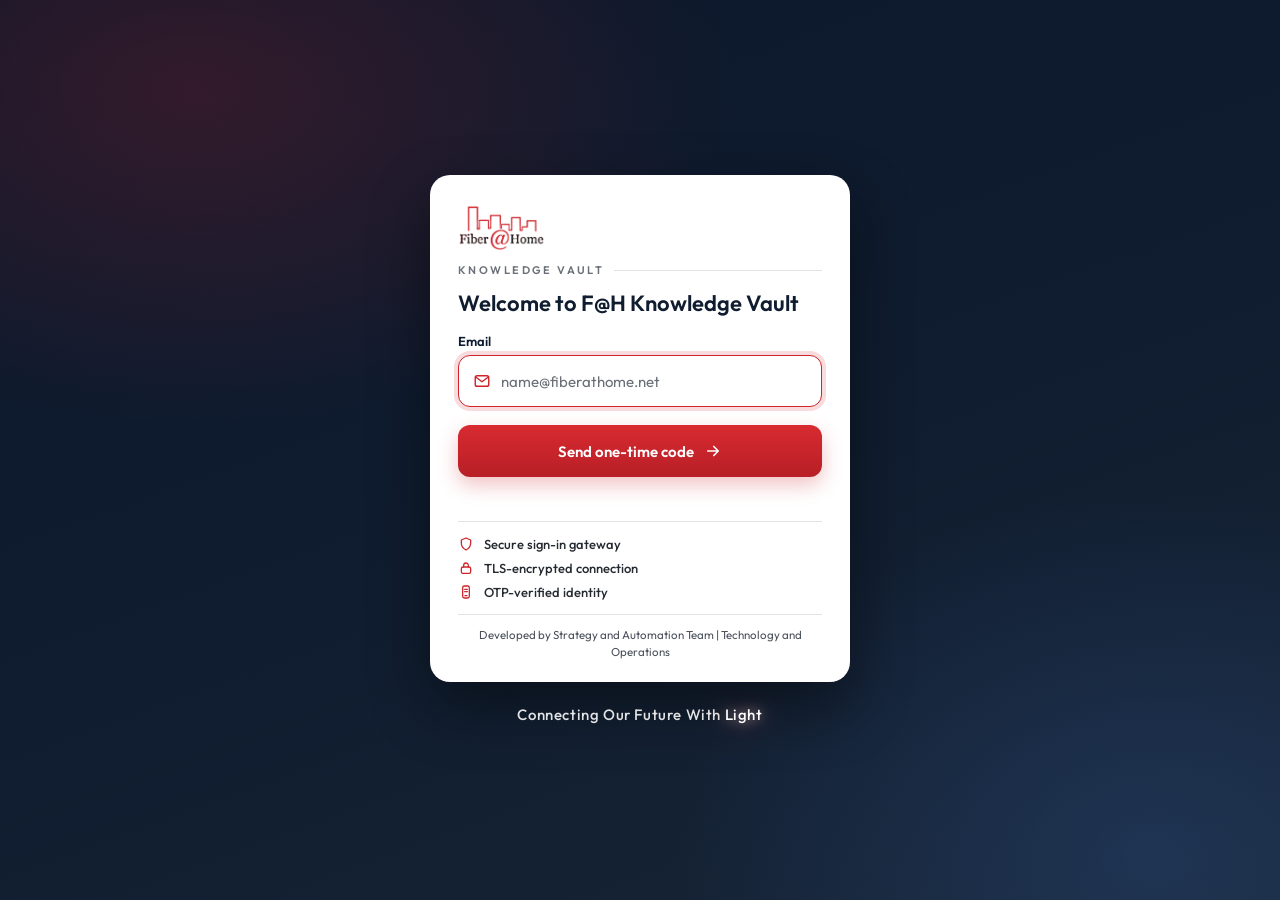
==== web/login.html @ de898f0e "Initial commit: Fiber@Home Knowledge Vault Staff sign in with an emailed one-time code. The public a" ====
<!doctype html>
<html lang="en"><head><meta charset="utf-8"><meta name="viewport" content="width=device-width,initial-scale=1">
<title>Sign in · Fiber@Home Knowledge Vault</title><meta name="robots" content="noindex,nofollow"><meta name="color-scheme" content="light">
<style>
@font-face{font-family:Outfit;font-weight:100 900;font-style:normal;font-display:swap;src:url([data-uri]) format("woff2")}
:root{--navy:#101D30;--red:#CE242B;--ink:#101D30;--mut:#4B525B;--line:#D2D5DA;--f:Outfit,"Segoe UI",Arial,sans-serif}
*{box-sizing:border-box}html,body{margin:0;min-height:100%}
body{font-family:var(--f);color:var(--ink);background:var(--navy);min-height:100vh;display:grid;grid-template-columns:minmax(0,1fr);place-items:center;padding:24px 16px;position:relative;overflow-x:hidden}
.bg{position:fixed;inset:0;background:radial-gradient(900px 560px at 15% 10%,rgba(206,36,43,.20),transparent 60%),radial-gradient(800px 600px at 90% 95%,rgba(60,110,190,.22),transparent 60%),linear-gradient(160deg,#0B172A,#101D30 55%,#182536);z-index:0}
.trail{position:fixed;height:2px;width:36vw;left:-40vw;border-radius:2px;background:linear-gradient(90deg,transparent,rgba(255,255,255,.85),transparent);opacity:.0;z-index:0;animation:run 7s linear infinite}
.trail.r{background:linear-gradient(90deg,transparent,#E8434A,transparent)}
.t1{top:22%;animation-delay:0s}.t2{top:41%;animation-delay:2.2s;width:28vw}.t3{top:63%;animation-delay:4.1s}.t4{top:81%;animation-delay:5.6s;width:22vw}
@keyframes run{0%{transform:translateX(0);opacity:0}10%{opacity:.7}80%{opacity:.5}100%{transform:translateX(190vw);opacity:0}}
main{position:relative;z-index:1;width:100%;max-width:420px}
.card{background:#fff;border-radius:20px;padding:30px 28px 22px;box-shadow:0 24px 60px rgba(0,0,0,.45)}
.logo{display:block;height:46px;width:auto;margin:0 0 14px}
.brand{font:600 11px/1 var(--f);letter-spacing:.22em;text-transform:uppercase;color:#6B7078;display:flex;align-items:center;gap:10px;margin-bottom:14px}.brand:after{content:"";flex:1;height:1px;background:#E2E3E5}
h1{font:600 clamp(14px,4.7vw,22px)/1.25 var(--f);margin:0 0 16px;white-space:nowrap}
label{display:block;font:600 13px/1.2 var(--f);margin:12px 0 6px}
.fld{display:flex;align-items:center;gap:10px;background:#F2F3F5;border:1px solid var(--line);border-radius:12px;padding:0 14px;height:52px}
.fld svg{width:18px;height:18px;flex:none;fill:none;stroke:#CE242B;stroke-width:1.9;stroke-linecap:round;stroke-linejoin:round}
.fld input{all:unset;flex:1;min-width:0;font:400 15px var(--f);color:var(--ink)}.fld input::placeholder{color:#6B7078}
.fld:focus-within{background:#fff;border-color:var(--red);box-shadow:0 0 0 4px rgba(206,36,43,.16)}
.go{all:unset;box-sizing:border-box;width:100%;margin-top:18px;height:52px;display:flex;align-items:center;justify-content:center;gap:10px;border-radius:12px;background:linear-gradient(#D82A31,#B81F26);color:#fff;font:600 15px var(--f);cursor:pointer;box-shadow:0 8px 20px rgba(206,36,43,.28)}
.go:hover{filter:brightness(1.05)}.go:focus-visible,a:focus-visible,.lk:focus-visible{outline:3px solid var(--navy);outline-offset:2px}.go[disabled]{opacity:.7;cursor:progress}
.go svg{width:18px;height:18px;fill:none;stroke:currentColor;stroke-width:2.2;stroke-linecap:round;stroke-linejoin:round}
h2{font:600 18px/1.3 var(--f);margin:6px 0 4px;outline:none}.p{margin:0 0 14px;font:400 13.5px/1.5 var(--f);color:var(--mut)}.p b{color:var(--ink);word-break:break-all}
.row{display:grid;grid-template-columns:repeat(6,minmax(0,1fr));gap:8px}
.row input{width:100%;min-width:0;height:54px;text-align:center;font:600 22px var(--f);color:var(--ink);background:#F2F3F5;border:1px solid var(--line);border-radius:12px;padding:0;caret-color:var(--red)}
.row input:focus{background:#fff;border-color:var(--red);box-shadow:0 0 0 4px rgba(206,36,43,.16);outline:none}.row input[aria-invalid=true],.fld[data-bad]{border-color:#B3261E}
.links{display:flex;justify-content:space-between;gap:10px;margin-top:14px}.lk{all:unset;cursor:pointer;font:500 13px var(--f);color:var(--mut);padding:4px 2px;border-radius:6px}.lk.red{color:#B81F26;font-weight:600}.lk:disabled{color:#6B7078;cursor:default;font-weight:500}.lk:hover:not(:disabled){text-decoration:underline}
.err{min-height:20px;margin-top:10px;font:500 13px/1.45 var(--f);color:#B3261E}
.sec{list-style:none;margin:14px 0 0;padding:14px 0 0;border-top:1px solid #E2E3E5;display:grid;gap:8px}.sec li{display:flex;align-items:center;gap:10px;font:500 13px var(--f);color:#252A31}.sec svg{width:16px;height:16px;fill:none;stroke:#CE242B;stroke-width:1.9;stroke-linecap:round;stroke-linejoin:round;flex:none}
.foot{margin:14px 0 0;padding-top:12px;border-top:1px solid #E2E3E5;text-align:center;font:400 11.5px/1.4 var(--f);color:#4B525B}
.tag{position:relative;z-index:1;margin:22px 0 0;text-align:center;font:500 15px/1.4 var(--f);color:#E2E3E5;letter-spacing:.04em}.tag .w{display:inline-block;opacity:0;transform:translateY(6px);animation:in .7s ease forwards;animation-delay:calc(var(--i)*.18s + .3s)}.tag .hl{color:#fff;text-shadow:0 0 14px rgba(255,255,255,.7),0 0 28px rgba(206,36,43,.9)}
@keyframes in{to{opacity:1;transform:none}}
[hidden]{display:none!important}
@media (prefers-reduced-motion:reduce){.trail{display:none}.tag .w{animation:none;opacity:1;transform:none}}
@media (max-width:300px){h1{white-space:normal}}
@media (max-width:380px){.card{padding:24px 18px 18px}.row{gap:6px}}
</style></head><body>
<div class="bg" aria-hidden="true"></div><i class="trail t1" aria-hidden="true"></i><i class="trail r t2" aria-hidden="true"></i><i class="trail t3" aria-hidden="true"></i><i class="trail r t4" aria-hidden="true"></i>
<main>
<form class="card" id="f" novalidate aria-labelledby="title">
 <img class="logo" src="[data-uri]" alt="Fiber@Home Ltd."><div class="brand">Knowledge Vault</div>
 <h1 id="title">Welcome to F@H Knowledge Vault</h1>
 <div id="s1"><label for="em">Email</label><div class="fld" id="emw"><svg viewBox="0 0 24 24" aria-hidden="true"><rect x="3" y="5" width="18" height="14" rx="2.5"/><path d="m4 7 8 6 8-6"/></svg><input id="em" type="email" autocomplete="email" inputmode="email" placeholder="name@fiberathome.net" autofocus aria-describedby="err"></div>
  <button class="go" type="submit" id="send"><span>Send one-time code</span><svg viewBox="0 0 24 24" aria-hidden="true"><path d="M5 12h14M13 6l6 6-6 6"/></svg></button></div>
 <div id="s2" hidden><h2 id="h2" tabindex="-1">Check your email</h2><p class="p" id="p"></p>
  <div class="row" role="group" aria-label="6-digit code"><input inputmode="numeric" pattern="[0-9]*" maxlength="1" autocomplete="one-time-code" aria-label="Digit 1 of 6"><input inputmode="numeric" pattern="[0-9]*" maxlength="1" autocomplete="off" aria-label="Digit 2 of 6"><input inputmode="numeric" pattern="[0-9]*" maxlength="1" autocomplete="off" aria-label="Digit 3 of 6"><input inputmode="numeric" pattern="[0-9]*" maxlength="1" autocomplete="off" aria-label="Digit 4 of 6"><input inputmode="numeric" pattern="[0-9]*" maxlength="1" autocomplete="off" aria-label="Digit 5 of 6"><input inputmode="numeric" pattern="[0-9]*" maxlength="1" autocomplete="off" aria-label="Digit 6 of 6"></div>
  <button class="go" type="button" id="verify"><span>Verify and sign in</span><svg viewBox="0 0 24 24" aria-hidden="true"><rect x="5" y="10.5" width="14" height="9.5" rx="2.5"/><path d="M8.5 10.5V8a3.5 3.5 0 0 1 7 0v2.5"/></svg></button>
  <div class="links"><button type="button" class="lk" id="diff">&larr; Different email</button><button type="button" class="lk red" id="resend">Send a new code</button></div></div>
 <div class="err" id="err" role="alert" aria-live="assertive"></div>
 <ul class="sec" aria-label="Security"><li><svg viewBox="0 0 24 24" aria-hidden="true"><path d="M12 3 5 6v5c0 4.5 3 8 7 10 4-2 7-5.5 7-10V6z"/></svg>Secure sign-in gateway</li><li><svg viewBox="0 0 24 24" aria-hidden="true"><rect x="5" y="10.5" width="14" height="9.5" rx="2.5"/><path d="M8.5 10.5V8a3.5 3.5 0 0 1 7 0v2.5"/></svg>TLS-encrypted connection</li><li><svg viewBox="0 0 24 24" aria-hidden="true"><rect x="7" y="3" width="10" height="18" rx="2.5"/><path d="M10.5 17.5h3M10 8h4M10 11.5h4"/></svg>OTP-verified identity</li></ul>
 <div class="foot">Developed by Strategy and Automation Team | Technology and Operations</div>
</form>
<p class="tag"><span class="w" style="--i:0">Connecting</span> <span class="w" style="--i:1">Our</span> <span class="w" style="--i:2">Future</span> <span class="w" style="--i:3">With</span> <span class="w hl" style="--i:4">Light</span></p>
</main>
<script>
(function(){
var $=function(s){return document.querySelector(s)},err=$('#err'),em=$('#em'),bx=[].slice.call(document.querySelectorAll('.row input')),st={email:'',resend:30,ttl:10,tm:null,busy:false};
var RE=/^[^@\s]+@[^@\s]+\.[^@\s]+$/;
function say(m){err.textContent=m?'Error: '+m:''}
function busy(b,on){st.busy=on;b.disabled=on}
function step(n){$('#s1').hidden=n!==1;$('#s2').hidden=n!==2;setTimeout(function(){if(n===1)em.focus();else{$('#h2').focus({preventScroll:true});bx[0].focus()}},30)}
function clr(){bx.forEach(function(b){b.value='';b.removeAttribute('aria-invalid')})}
function tick(){clearInterval(st.tm);var l=st.resend,b=$('#resend');function u(){b.disabled=l>0;b.textContent=l>0?'Send a new code in '+l+'s':'Send a new code'}u();st.tm=setInterval(function(){l--;u();if(l<=0)clearInterval(st.tm)},1000)}
function post(u,b){return fetch(u,{method:'POST',headers:{'Content-Type':'application/json'},credentials:'same-origin',body:JSON.stringify(b)}).then(function(r){return r.json().catch(function(){return{}}).then(function(j){return{ok:r.ok,status:r.status,j:j}})})}
function send(again){
 say('');var e=again?st.email:em.value.trim();em.removeAttribute('aria-invalid');
 if(!e){em.setAttribute('aria-invalid','true');say('Enter your email address, for example name@fiberathome.net.');em.focus();return}
 if(!RE.test(e)){em.setAttribute('aria-invalid','true');say('That email address looks incomplete. Include the @ and the domain, for example name@fiberathome.net.');em.focus();return}
 var b=again?$('#resend'):$('#send');busy(b,true);
 post('/api/auth/otp/request',{email:e}).then(function(r){
  if(r.status===503){say('One-time code sign-in is not set up on the server yet. Please contact IT.');return}
  if(r.status===429){say(typeof r.j.detail==='string'?r.j.detail:'Too many requests. Please wait a moment and try again.');return}
  if(!r.ok){say(r.status===422?'That email address is not valid.':'We could not send the code. Please try again in a moment.');return}
  st.email=e;st.ttl=r.j.ttl_minutes||10;st.resend=r.j.resend_after||30;clr();
  $('#p').innerHTML='If <b></b> has access, a 6-digit code is on its way. It expires in '+st.ttl+' minutes.';$('#p b').textContent=e;step(2);tick();
 }).catch(function(){say('We could not reach the server. Check your connection and try again.')}).then(function(){busy(b,false);if(again)tick()});
}
function verify(){
 if(st.busy)return;say('');var c=bx.map(function(b){return b.value}).join('');bx.forEach(function(b){b.removeAttribute('aria-invalid')});
 if(c.length<6){bx.forEach(function(b){if(!b.value)b.setAttribute('aria-invalid','true')});say('Enter all 6 digits of the code.');(bx.filter(function(b){return!b.value})[0]||bx[0]).focus();return}
 var btn=$('#verify');busy(btn,true);var ok=false;
 post('/api/auth/otp/verify',{email:st.email,code:c}).then(function(r){
  if(!r.ok){say(typeof r.j.detail==='string'?r.j.detail:'That code is incorrect or has expired. Check the code or request a new one.');clr();bx.forEach(function(b){b.setAttribute('aria-invalid','true')});bx[0].focus();return}
  ok=true;try{sessionStorage.setItem('fhl-csrf',r.j.csrf_token)}catch(e){}btn.querySelector('span').textContent='Signing in…';location.replace('/');
 }).catch(function(){say('We could not reach the server. Check your connection and try again.')}).then(function(){if(!ok)busy(btn,false)});
}
$('#f').addEventListener('submit',function(e){e.preventDefault();if(!$('#s1').hidden)send(false);else verify()});
$('#verify').addEventListener('click',verify);$('#resend').addEventListener('click',function(){send(true)});
$('#diff').addEventListener('click',function(){clearInterval(st.tm);clr();say('');step(1)});
bx.forEach(function(b,i){
 b.addEventListener('input',function(){var d=b.value.replace(/\D/g,'');if(d.length>1){d.slice(0,6).split('').forEach(function(c,k){if(bx[i+k])bx[i+k].value=c});bx[Math.min(i+d.length,5)].focus()}else{b.value=d;if(d&&i<5)bx[i+1].focus()}if(bx.every(function(x){return x.value}))verify()});
 b.addEventListener('keydown',function(e){if(e.key==='Backspace'&&!b.value&&i>0){bx[i-1].value='';bx[i-1].focus()}else if(e.key==='ArrowLeft'&&i>0){e.preventDefault();bx[i-1].focus()}else if(e.key==='ArrowRight'&&i<5){e.preventDefault();bx[i+1].focus()}else if(e.key==='Enter'){e.preventDefault();verify()}});
 b.addEventListener('paste',function(e){var t=((e.clipboardData&&e.clipboardData.getData('text'))||'').replace(/\D/g,'').slice(0,6);if(!t)return;e.preventDefault();t.split('').forEach(function(c,k){bx[k].value=c});bx[Math.min(t.length,5)].focus();if(t.length===6)verify()});
 b.addEventListener('focus',function(){b.select()});
});
})();
</script></body></html>
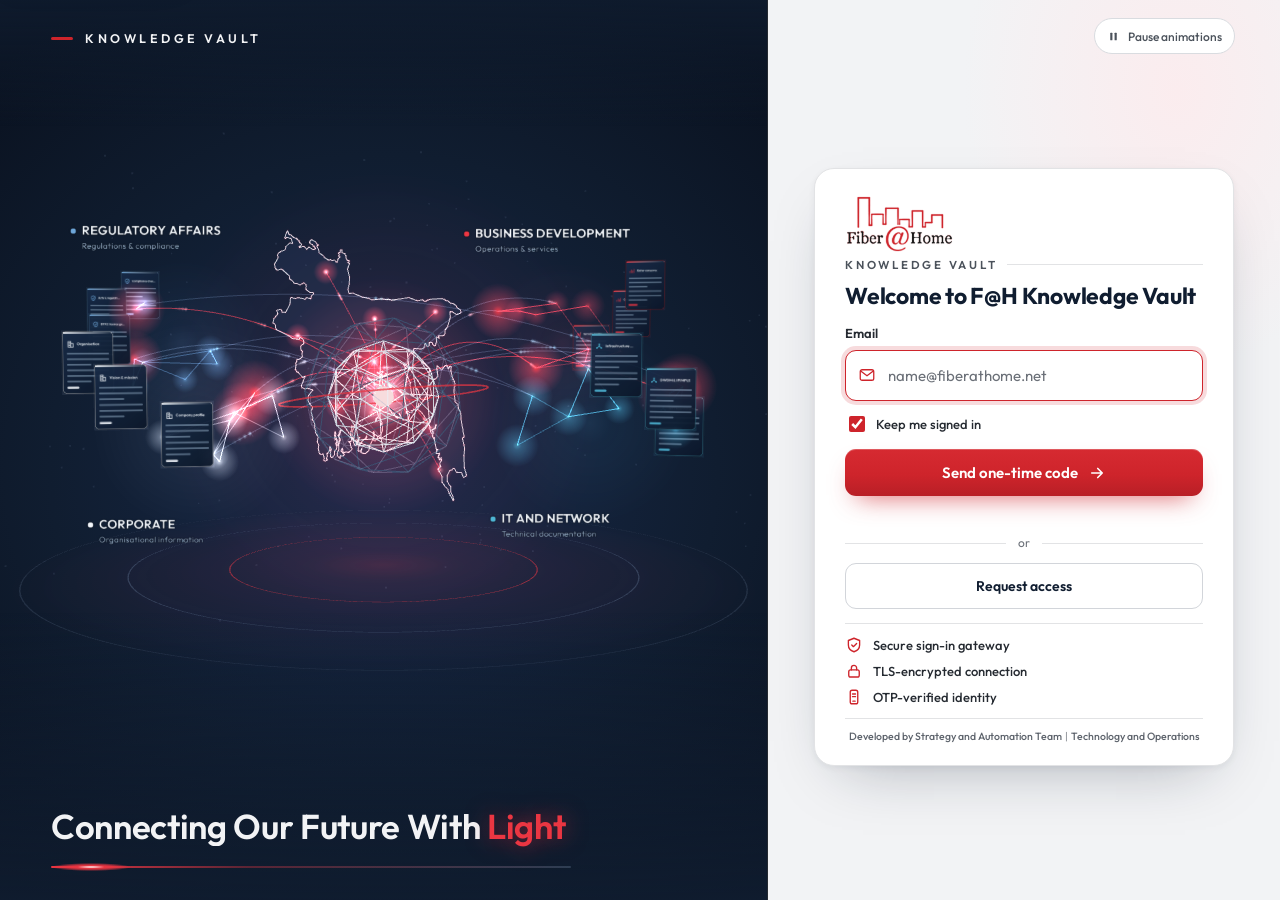
==== commit 7f6c8ca7: "Public sign-in page now uses the full approved design - login.html is built from the same template a" ====
--- a/web/login.html
+++ b/web/login.html
@@ -1,101 +1,2673 @@
-<!doctype html>
-<html lang="en"><head><meta charset="utf-8"><meta name="viewport" content="width=device-width,initial-scale=1">
-<title>Sign in · Fiber@Home Knowledge Vault</title><meta name="robots" content="noindex,nofollow"><meta name="color-scheme" content="light">
+<!doctype html><html lang="en"><head><meta charset="utf-8"><meta name="viewport" content="width=device-width,initial-scale=1"><meta name="robots" content="noindex,nofollow"><style>:root{color-scheme:light}html,body{margin:0}</style></head><body><title>Fiber@Home Limited Knowledge Vault</title>
+<meta name="claude:viewport-fit-sides" content="cover">
 <style>
-@font-face{font-family:Outfit;font-weight:100 900;font-style:normal;font-display:swap;src:url([data-uri]) format("woff2")}
-:root{--navy:#101D30;--red:#CE242B;--ink:#101D30;--mut:#4B525B;--line:#D2D5DA;--f:Outfit,"Segoe UI",Arial,sans-serif}
-*{box-sizing:border-box}html,body{margin:0;min-height:100%}
-body{font-family:var(--f);color:var(--ink);background:var(--navy);min-height:100vh;display:grid;grid-template-columns:minmax(0,1fr);place-items:center;padding:24px 16px;position:relative;overflow-x:hidden}
-.bg{position:fixed;inset:0;background:radial-gradient(900px 560px at 15% 10%,rgba(206,36,43,.20),transparent 60%),radial-gradient(800px 600px at 90% 95%,rgba(60,110,190,.22),transparent 60%),linear-gradient(160deg,#0B172A,#101D30 55%,#182536);z-index:0}
-.trail{position:fixed;height:2px;width:36vw;left:-40vw;border-radius:2px;background:linear-gradient(90deg,transparent,rgba(255,255,255,.85),transparent);opacity:.0;z-index:0;animation:run 7s linear infinite}
-.trail.r{background:linear-gradient(90deg,transparent,#E8434A,transparent)}
-.t1{top:22%;animation-delay:0s}.t2{top:41%;animation-delay:2.2s;width:28vw}.t3{top:63%;animation-delay:4.1s}.t4{top:81%;animation-delay:5.6s;width:22vw}
-@keyframes run{0%{transform:translateX(0);opacity:0}10%{opacity:.7}80%{opacity:.5}100%{transform:translateX(190vw);opacity:0}}
-main{position:relative;z-index:1;width:100%;max-width:420px}
-.card{background:#fff;border-radius:20px;padding:30px 28px 22px;box-shadow:0 24px 60px rgba(0,0,0,.45)}
-.logo{display:block;height:46px;width:auto;margin:0 0 14px}
-.brand{font:600 11px/1 var(--f);letter-spacing:.22em;text-transform:uppercase;color:#6B7078;display:flex;align-items:center;gap:10px;margin-bottom:14px}.brand:after{content:"";flex:1;height:1px;background:#E2E3E5}
-h1{font:600 clamp(14px,4.7vw,22px)/1.25 var(--f);margin:0 0 16px;white-space:nowrap}
-label{display:block;font:600 13px/1.2 var(--f);margin:12px 0 6px}
-.fld{display:flex;align-items:center;gap:10px;background:#F2F3F5;border:1px solid var(--line);border-radius:12px;padding:0 14px;height:52px}
-.fld svg{width:18px;height:18px;flex:none;fill:none;stroke:#CE242B;stroke-width:1.9;stroke-linecap:round;stroke-linejoin:round}
-.fld input{all:unset;flex:1;min-width:0;font:400 15px var(--f);color:var(--ink)}.fld input::placeholder{color:#6B7078}
-.fld:focus-within{background:#fff;border-color:var(--red);box-shadow:0 0 0 4px rgba(206,36,43,.16)}
-.go{all:unset;box-sizing:border-box;width:100%;margin-top:18px;height:52px;display:flex;align-items:center;justify-content:center;gap:10px;border-radius:12px;background:linear-gradient(#D82A31,#B81F26);color:#fff;font:600 15px var(--f);cursor:pointer;box-shadow:0 8px 20px rgba(206,36,43,.28)}
-.go:hover{filter:brightness(1.05)}.go:focus-visible,a:focus-visible,.lk:focus-visible{outline:3px solid var(--navy);outline-offset:2px}.go[disabled]{opacity:.7;cursor:progress}
-.go svg{width:18px;height:18px;fill:none;stroke:currentColor;stroke-width:2.2;stroke-linecap:round;stroke-linejoin:round}
-h2{font:600 18px/1.3 var(--f);margin:6px 0 4px;outline:none}.p{margin:0 0 14px;font:400 13.5px/1.5 var(--f);color:var(--mut)}.p b{color:var(--ink);word-break:break-all}
-.row{display:grid;grid-template-columns:repeat(6,minmax(0,1fr));gap:8px}
-.row input{width:100%;min-width:0;height:54px;text-align:center;font:600 22px var(--f);color:var(--ink);background:#F2F3F5;border:1px solid var(--line);border-radius:12px;padding:0;caret-color:var(--red)}
-.row input:focus{background:#fff;border-color:var(--red);box-shadow:0 0 0 4px rgba(206,36,43,.16);outline:none}.row input[aria-invalid=true],.fld[data-bad]{border-color:#B3261E}
-.links{display:flex;justify-content:space-between;gap:10px;margin-top:14px}.lk{all:unset;cursor:pointer;font:500 13px var(--f);color:var(--mut);padding:4px 2px;border-radius:6px}.lk.red{color:#B81F26;font-weight:600}.lk:disabled{color:#6B7078;cursor:default;font-weight:500}.lk:hover:not(:disabled){text-decoration:underline}
-.err{min-height:20px;margin-top:10px;font:500 13px/1.45 var(--f);color:#B3261E}
-.sec{list-style:none;margin:14px 0 0;padding:14px 0 0;border-top:1px solid #E2E3E5;display:grid;gap:8px}.sec li{display:flex;align-items:center;gap:10px;font:500 13px var(--f);color:#252A31}.sec svg{width:16px;height:16px;fill:none;stroke:#CE242B;stroke-width:1.9;stroke-linecap:round;stroke-linejoin:round;flex:none}
-.foot{margin:14px 0 0;padding-top:12px;border-top:1px solid #E2E3E5;text-align:center;font:400 11.5px/1.4 var(--f);color:#4B525B}
-.tag{position:relative;z-index:1;margin:22px 0 0;text-align:center;font:500 15px/1.4 var(--f);color:#E2E3E5;letter-spacing:.04em}.tag .w{display:inline-block;opacity:0;transform:translateY(6px);animation:in .7s ease forwards;animation-delay:calc(var(--i)*.18s + .3s)}.tag .hl{color:#fff;text-shadow:0 0 14px rgba(255,255,255,.7),0 0 28px rgba(206,36,43,.9)}
-@keyframes in{to{opacity:1;transform:none}}
+@font-face{font-family:'Outfit';font-style:normal;font-weight:100 900;font-display:swap;src:url([data-uri]) format('woff2')}
+
+/* Layout concept: fixed left rail (brand + four workspaces), one working column on the right.
+   Brand red from the Fiber@Home logo is the only accent; each department carries a quiet identifying hue. */
+:root{
+  --bg:#f4f5f7; --surface:#ffffff; --surface2:#f0f2f5; --ink:#161a22; --muted:#596273; --line:#dfe3e9;
+  --accent:#c4202b; --accent-ink:#ffffff; --accent-soft:#fbe8ea; --focus:#1f5fbf;
+  --ok:#1f7a45; --ok-soft:#e4f4ea; --warn:#9a6200; --warn-soft:#fdf1d8; --bad:#b3261e; --bad-soft:#fbe6e4;
+  --d-corp:#2f6fd0; --d-reg:#7a4bc4; --d-net:#0e8577; --d-flow:#b47508; --d-biz:#2c8a3c; --d-fin:#b04a78; --d-scm:#5a6a7c; --d-it:#2f7ba8; --d-ops:#8a6a35; --d-other:#6b7280;
+  --f-body:"Outfit",Arial,"Liberation Sans",Helvetica,sans-serif;
+  --f-head:"Outfit",Arial,"Liberation Sans",Helvetica,sans-serif;
+  --f-mono:"Outfit",Arial,"Liberation Sans",Helvetica,sans-serif;
+  --shadow:0 1px 2px rgba(16,24,40,.06),0 4px 14px rgba(16,24,40,.05);
+  --rail:#0f1d2f; --rail-hover:#182a42; --rail-line:#243650; --rail-ink:#f1f4f8; --rail-muted:#9aa9be; --rail-accent:#8b9cff;
+  --hero:#0f1d2f; --hero2:#17304d;
+}
+@media (prefers-color-scheme:dark){:root:not([data-theme="light"]){
+  --bg:#0e1218; --surface:#161b23; --surface2:#1d232d; --ink:#e8ebf0; --muted:#9aa4b4; --line:#2a323e;
+  --accent:#ee4b57; --accent-ink:#1a0608; --accent-soft:#3a1b1f; --focus:#6aa2f2;
+  --ok:#5cc58a; --ok-soft:#173225; --warn:#e8b04a; --warn-soft:#3a2d12; --bad:#f08a82; --bad-soft:#3b1d1b;
+  --d-corp:#6ea2f2; --d-reg:#b394ee; --d-net:#43c4b3; --d-flow:#e5aa3b; --d-biz:#6fc47f; --d-fin:#e58bb4; --d-scm:#9fb0c4; --d-it:#6fb8e0; --d-ops:#cfae72; --d-other:#a0a8b5;
+  --shadow:0 1px 2px rgba(0,0,0,.4),0 4px 14px rgba(0,0,0,.3); color-scheme:dark}}
+:root[data-theme="dark"]{
+  --bg:#0e1218; --surface:#161b23; --surface2:#1d232d; --ink:#e8ebf0; --muted:#9aa4b4; --line:#2a323e;
+  --accent:#ee4b57; --accent-ink:#1a0608; --accent-soft:#3a1b1f; --focus:#6aa2f2;
+  --ok:#5cc58a; --ok-soft:#173225; --warn:#e8b04a; --warn-soft:#3a2d12; --bad:#f08a82; --bad-soft:#3b1d1b;
+  --d-corp:#6ea2f2; --d-reg:#b394ee; --d-net:#43c4b3; --d-flow:#e5aa3b; --d-biz:#6fc47f; --d-fin:#e58bb4; --d-scm:#9fb0c4; --d-it:#6fb8e0; --d-ops:#cfae72; --d-other:#a0a8b5;
+  --shadow:0 1px 2px rgba(0,0,0,.4),0 4px 14px rgba(0,0,0,.3); color-scheme:dark}
+*{box-sizing:border-box}
 [hidden]{display:none!important}
-@media (prefers-reduced-motion:reduce){.trail{display:none}.tag .w{animation:none;opacity:1;transform:none}}
-@media (max-width:300px){h1{white-space:normal}}
-@media (max-width:380px){.card{padding:24px 18px 18px}.row{gap:6px}}
-</style></head><body>
-<div class="bg" aria-hidden="true"></div><i class="trail t1" aria-hidden="true"></i><i class="trail r t2" aria-hidden="true"></i><i class="trail t3" aria-hidden="true"></i><i class="trail r t4" aria-hidden="true"></i>
-<main>
-<form class="card" id="f" novalidate aria-labelledby="title">
- <img class="logo" src="[data-uri]" alt="Fiber@Home Ltd."><div class="brand">Knowledge Vault</div>
- <h1 id="title">Welcome to F@H Knowledge Vault</h1>
- <div id="s1"><label for="em">Email</label><div class="fld" id="emw"><svg viewBox="0 0 24 24" aria-hidden="true"><rect x="3" y="5" width="18" height="14" rx="2.5"/><path d="m4 7 8 6 8-6"/></svg><input id="em" type="email" autocomplete="email" inputmode="email" placeholder="name@fiberathome.net" autofocus aria-describedby="err"></div>
-  <button class="go" type="submit" id="send"><span>Send one-time code</span><svg viewBox="0 0 24 24" aria-hidden="true"><path d="M5 12h14M13 6l6 6-6 6"/></svg></button></div>
- <div id="s2" hidden><h2 id="h2" tabindex="-1">Check your email</h2><p class="p" id="p"></p>
-  <div class="row" role="group" aria-label="6-digit code"><input inputmode="numeric" pattern="[0-9]*" maxlength="1" autocomplete="one-time-code" aria-label="Digit 1 of 6"><input inputmode="numeric" pattern="[0-9]*" maxlength="1" autocomplete="off" aria-label="Digit 2 of 6"><input inputmode="numeric" pattern="[0-9]*" maxlength="1" autocomplete="off" aria-label="Digit 3 of 6"><input inputmode="numeric" pattern="[0-9]*" maxlength="1" autocomplete="off" aria-label="Digit 4 of 6"><input inputmode="numeric" pattern="[0-9]*" maxlength="1" autocomplete="off" aria-label="Digit 5 of 6"><input inputmode="numeric" pattern="[0-9]*" maxlength="1" autocomplete="off" aria-label="Digit 6 of 6"></div>
-  <button class="go" type="button" id="verify"><span>Verify and sign in</span><svg viewBox="0 0 24 24" aria-hidden="true"><rect x="5" y="10.5" width="14" height="9.5" rx="2.5"/><path d="M8.5 10.5V8a3.5 3.5 0 0 1 7 0v2.5"/></svg></button>
-  <div class="links"><button type="button" class="lk" id="diff">&larr; Different email</button><button type="button" class="lk red" id="resend">Send a new code</button></div></div>
- <div class="err" id="err" role="alert" aria-live="assertive"></div>
- <ul class="sec" aria-label="Security"><li><svg viewBox="0 0 24 24" aria-hidden="true"><path d="M12 3 5 6v5c0 4.5 3 8 7 10 4-2 7-5.5 7-10V6z"/></svg>Secure sign-in gateway</li><li><svg viewBox="0 0 24 24" aria-hidden="true"><rect x="5" y="10.5" width="14" height="9.5" rx="2.5"/><path d="M8.5 10.5V8a3.5 3.5 0 0 1 7 0v2.5"/></svg>TLS-encrypted connection</li><li><svg viewBox="0 0 24 24" aria-hidden="true"><rect x="7" y="3" width="10" height="18" rx="2.5"/><path d="M10.5 17.5h3M10 8h4M10 11.5h4"/></svg>OTP-verified identity</li></ul>
- <div class="foot">Developed by Strategy and Automation Team | Technology and Operations</div>
-</form>
-<p class="tag"><span class="w" style="--i:0">Connecting</span> <span class="w" style="--i:1">Our</span> <span class="w" style="--i:2">Future</span> <span class="w" style="--i:3">With</span> <span class="w hl" style="--i:4">Light</span></p>
-</main>
+body{background:var(--bg);color:var(--ink);font:14.5px/1.6 var(--f-body);-webkit-font-smoothing:antialiased;margin:0;
+  padding-left:max(0px,env(safe-area-inset-left,0px));padding-right:max(0px,env(safe-area-inset-right,0px))}
+button,input,select,textarea{font:inherit;color:inherit}
+button{cursor:pointer}
+:focus-visible{outline:2px solid var(--focus);outline-offset:2px;border-radius:4px}
+h1,h2,h3{font-family:var(--f-head);letter-spacing:.005em;margin:0;text-wrap:balance}
+h1{font-size:30px;font-weight:600;line-height:1.1;letter-spacing:-.005em}
+h1::after{content:"";display:block;width:38px;height:3px;border-radius:2px;background:var(--accent);margin-top:12px}
+.eyebrow{font:600 11.5px var(--f-body);letter-spacing:.12em;text-transform:uppercase;color:var(--accent);margin-bottom:8px}
+h2{font-size:18px;font-weight:600}
+h3{font-size:15px;font-weight:600}
+p{margin:0}
+.mono{font-family:var(--f-mono);font-size:12px}
+.muted{color:var(--muted)}
+.app{display:grid;grid-template-columns:268px minmax(0,1fr);min-height:100vh}
+/* rail */
+.side{position:sticky;top:0;height:100vh;background:var(--rail);color:var(--rail-ink);display:flex;flex-direction:column;padding:22px 14px 16px;gap:20px;min-width:0}
+.brand{display:flex;flex-direction:column;gap:14px;padding:0 6px 20px;border-bottom:1px solid var(--rail-line)}
+.logo{width:68px;height:auto;aspect-ratio:156/148;object-fit:contain;background:#fff;border-radius:10px;padding:5px;flex:none;display:block}
+.bsub{font-size:11px;letter-spacing:.12em;text-transform:uppercase;color:var(--rail-accent);font-weight:600}
+.bname{font:600 25px/1.05 var(--f-head);color:#fff;margin-top:3px}
+.btag{font-size:12px;color:var(--rail-muted);margin-top:6px;line-height:1.35}
+.navl{display:flex;flex-direction:column;gap:3px}
+.nav{display:flex;align-items:center;gap:12px;border:0;background:none;text-align:left;padding:11px 12px;border-radius:9px;color:var(--rail-muted);font-weight:500;width:100%;position:relative}
+.nav svg{width:19px;height:19px;flex:none;stroke:currentColor;fill:none;stroke-width:1.7;stroke-linecap:round;stroke-linejoin:round}
+.nav:hover{background:var(--rail-hover);color:#fff}
+.nav[aria-current="page"]{background:var(--rail-hover);color:#fff;font-weight:600}
+.nav[aria-current="page"]::before{content:"";position:absolute;left:-14px;top:9px;bottom:9px;width:4px;border-radius:0 4px 4px 0;background:var(--rail-accent)}
+.nav[aria-current="page"] svg{color:var(--rail-accent)}
+.nav .cnt{margin-left:auto;font:500 11px var(--f-mono);background:rgba(255,255,255,.1);color:var(--rail-ink);padding:1px 8px;border-radius:99px}
+.sidefoot{margin-top:auto;display:flex;flex-direction:column;gap:9px;font-size:12px;color:var(--rail-muted);padding:16px 6px 0;border-top:1px solid var(--rail-line)}
+.stat{display:flex;justify-content:space-between;gap:8px}
+.stat b{color:#fff;font-weight:600;font-family:var(--f-mono);font-size:12px}
+.themebtn{align-self:flex-start;border:1px solid var(--rail-line);background:none;border-radius:8px;padding:5px 11px;font-size:12px;color:var(--rail-muted);margin-top:4px}
+.themebtn:hover{color:#fff;border-color:var(--rail-muted)}
+/* main */
+main{min-width:0;padding:34px clamp(16px,3.4vw,48px) 40px;max-width:1220px;width:100%}
+.pagehead{display:flex;flex-wrap:wrap;gap:14px 24px;justify-content:space-between;align-items:flex-end;margin-bottom:22px}
+.pagehead p{color:var(--muted);max-width:64ch;margin-top:12px}
+.tools{display:flex;flex-wrap:wrap;gap:10px;align-items:center}
+.btn{border:1px solid var(--line);background:var(--surface);border-radius:8px;padding:7px 13px;font-weight:500;display:inline-flex;gap:7px;align-items:center}
+.btn:hover{border-color:var(--muted)}
+.btn.primary{background:var(--accent);border-color:var(--accent);color:var(--accent-ink);font-weight:600}
+.btn.primary:hover{filter:brightness(1.07)}
+.btn.sm{padding:4px 10px;font-size:12.5px}
+.btn.danger{color:var(--bad);border-color:var(--bad)}
+.btn[disabled]{opacity:.5;cursor:not-allowed}
+.field{display:flex;flex-direction:column;gap:5px;min-width:0}
+.field>span,.lbl{font-size:12px;font-weight:600;color:var(--muted);letter-spacing:.03em;text-transform:uppercase}
+input[type=text],input[type=search],input[type=date],select,textarea{background:var(--surface);border:1px solid var(--line);border-radius:8px;padding:8px 11px;width:100%;min-width:0}
+textarea{resize:vertical;line-height:1.5}
+input:focus,select:focus,textarea:focus{border-color:var(--focus);outline:none;box-shadow:0 0 0 3px color-mix(in srgb,var(--focus) 25%,transparent)}
+.chk{display:inline-flex;gap:7px;align-items:center;color:var(--muted);font-size:13px}
+.card{background:var(--surface);border:1px solid var(--line);border-radius:12px;padding:16px 18px;min-width:0}
+.pill{display:inline-flex;align-items:center;gap:6px;font-size:11.5px;font-weight:600;padding:2px 9px;border-radius:99px;background:var(--surface2);color:var(--muted);white-space:nowrap}
+.pill.ok{background:var(--ok-soft);color:var(--ok)} .pill.warn{background:var(--warn-soft);color:var(--warn)} .pill.bad{background:var(--bad-soft);color:var(--bad)} .pill.new{background:var(--accent-soft);color:var(--accent)}
+.dot{width:9px;height:9px;border-radius:50%;flex:none;background:var(--d-other)}
+.dot.corp{background:var(--d-corp)}.dot.reg{background:var(--d-reg)}.dot.net{background:var(--d-net)}.dot.flow{background:var(--d-flow)}.dot.biz{background:var(--d-biz)}.dot.fin{background:var(--d-fin)}.dot.scm{background:var(--d-scm)}.dot.it{background:var(--d-it)}.dot.ops{background:var(--d-ops)}
+.ref{font:500 11.5px var(--f-mono);background:var(--surface2);border:1px solid var(--line);color:var(--muted);padding:0 6px;border-radius:5px;white-space:nowrap}
+.hero{position:relative;overflow:hidden;border-radius:16px;background:linear-gradient(120deg,var(--hero) 0%,var(--hero2) 100%);color:#fff;padding:26px 28px;display:grid;gap:18px;isolation:isolate}
+.hero .fibre{position:absolute;inset:0;width:100%;height:100%;z-index:-1;opacity:.9}
+.hero h2{font-size:24px;color:#fff;font-weight:600}
+.hero p{color:#c3cee0;max-width:62ch}
+.hstats{display:flex;flex-wrap:wrap;gap:10px}
+.hstat{background:rgba(255,255,255,.08);border:1px solid rgba(255,255,255,.14);border-radius:12px;padding:10px 16px;min-width:116px;backdrop-filter:blur(3px)}
+.hstat b{display:block;font:600 26px/1.1 var(--f-head);color:#fff}
+.hstat span{font-size:12px;color:#b3c0d4}
+.hero .progress{background:rgba(255,255,255,.16)}
+.hero .progress i{background:#4cd08a}
+.hero .pill{background:rgba(255,255,255,.12);color:#e6edf7}
+.hero .pill.ok{background:rgba(76,208,138,.18);color:#7ee3ac}.hero .pill.warn{background:rgba(255,196,87,.18);color:#ffd27a}
+
+/* ---- 3D / premium layer ---- */
+.globe{position:absolute;top:-8%;bottom:-8%;right:-3%;width:60%;z-index:-1;pointer-events:none}
+.globe canvas{width:100%;height:100%;display:block}
+.hero{min-height:300px;box-shadow:0 18px 50px -22px rgba(8,18,35,.65),inset 0 1px 0 rgba(255,255,255,.08)}
+.hero::after{content:"";position:absolute;inset:0;z-index:-1;pointer-events:none;background:radial-gradient(60% 90% at 78% 40%,rgba(255,117,128,.14),transparent 70%),linear-gradient(90deg,rgba(15,29,47,.55) 0%,rgba(15,29,47,0) 55%)}
+.hcopy{max-width:54%}
+.hero h2{font-size:30px;letter-spacing:-.01em}
+.trust{display:flex;flex-wrap:wrap;gap:8px 16px;font-size:12.5px;color:#cfe0f5}
+.trust span::before{content:"";display:inline-block;width:6px;height:6px;border-radius:50%;background:#4cd08a;margin-right:7px;box-shadow:0 0 8px #4cd08a}
+.how{display:grid;grid-template-columns:repeat(3,1fr);gap:12px;margin:18px 0 6px}
+.how .step{position:relative;background:var(--surface);border:1px solid var(--line);border-radius:14px;padding:16px 18px 16px 62px;transition:transform .15s ease,box-shadow .2s ease;transform-style:preserve-3d}
+.how .step b{display:block;font:600 14.5px var(--f-head);margin-bottom:3px}
+.how .step span{font-size:13px;color:var(--muted);line-height:1.45}
+.how .n{position:absolute;left:16px;top:16px;width:34px;height:34px;border-radius:10px;display:flex;align-items:center;justify-content:center;font:700 15px var(--f-head);color:#fff;background:linear-gradient(135deg,#e5343d,#8b9cff);box-shadow:0 8px 16px -6px rgba(229,52,61,.6);transform:translateZ(18px)}
+.tilt{transition:transform .18s ease,box-shadow .25s ease;will-change:transform}
+.tilt.on{transition:transform .06s linear,box-shadow .25s ease;box-shadow:0 22px 40px -20px rgba(15,29,47,.45)}
+.ring{flex:none;filter:drop-shadow(0 6px 18px rgba(76,208,138,.35))}
+.ring text{font:700 22px var(--f-head);fill:#fff}
+@media (max-width:760px){.globe{width:100%;right:0;opacity:.32}.hcopy{max-width:none}.how{grid-template-columns:1fr}.hero h2{font-size:24px}}
+@media (prefers-reduced-motion:reduce){.tilt,.tilt.on{transition:none}}
+
+/* ---- premium colour layer ---- */
+:root{--rail:#08111f;--rail-hover:#13233b;--rail-line:#1f3350;--hero:#08111f;--hero2:#123766;--cy:#19b6d9;--cy-soft:rgba(25,182,217,.14)}
+body{background-image:radial-gradient(1100px 520px at 88% -8%,rgba(25,182,217,.10),transparent 62%),radial-gradient(900px 520px at -8% 2%,rgba(196,32,43,.07),transparent 58%)}
+.side{background:linear-gradient(180deg,#0b172a 0%,#08111f 55%,#060d18 100%);box-shadow:inset -1px 0 0 rgba(255,255,255,.05),8px 0 40px -20px rgba(0,0,0,.6)}
+.logo{box-shadow:0 10px 28px -8px rgba(255,117,128,.45),0 0 0 1px rgba(255,255,255,.4);transition:transform .2s}
+.btn.primary{background:linear-gradient(135deg,#d2232f,#f0485a);border-color:transparent;box-shadow:0 8px 18px -8px rgba(229,52,61,.7)}
+.btn.primary:hover{filter:none;transform:translateY(-1px);box-shadow:0 12px 22px -8px rgba(229,52,61,.75)}
+.card,.dept,.starter,.match{box-shadow:0 1px 0 rgba(255,255,255,.5) inset,0 10px 24px -18px rgba(8,17,31,.35)}
+.composer form{box-shadow:0 14px 40px -16px rgba(8,17,31,.35),0 0 0 4px rgba(25,182,217,.05)}
+.composer form:focus-within{border-color:var(--cy);box-shadow:0 14px 40px -16px rgba(8,17,31,.4),0 0 0 4px var(--cy-soft)}
+.nav.searchbtn{border:1px solid var(--rail-line);background:rgba(255,255,255,.04);margin-bottom:6px}
+.nav.searchbtn kbd{margin-left:auto;font:500 10.5px var(--f-mono);border:1px solid var(--rail-line);border-radius:5px;padding:1px 6px;color:var(--rail-muted)}
+.hero{background:linear-gradient(120deg,#08111f 0%,#0e2a50 60%,#123766 100%)}
+/* ---- command palette ---- */
+#cmdk{position:fixed;inset:0;z-index:60;display:flex;align-items:flex-start;justify-content:center;padding:12vh 16px 16px;background:rgba(6,13,24,.55);backdrop-filter:blur(6px)}
+#cmdk .box{width:min(640px,100%);background:var(--surface);border:1px solid var(--line);border-radius:16px;box-shadow:0 40px 90px -20px rgba(0,0,0,.6);overflow:hidden;animation:pop .16s ease-out}
+@keyframes pop{from{opacity:0;transform:translateY(-8px) scale(.98)}}
+#cmdk input{width:100%;border:0;border-bottom:1px solid var(--line);padding:18px 20px;font-size:16px;background:none;outline:none;border-radius:0}
+#cmdk .list{max-height:52vh;overflow:auto;padding:8px;display:grid;gap:2px}
+#cmdk .it{display:flex;gap:11px;align-items:flex-start;text-align:left;width:100%;border:0;background:none;border-radius:10px;padding:10px 12px}
+#cmdk .it[aria-selected="true"]{background:var(--accent-soft)}
+#cmdk .it b{display:block;font-weight:600}
+#cmdk .it span.s{display:block;font-size:12.5px;color:var(--muted);line-height:1.4}
+#cmdk .it .dot{margin-top:7px}
+#cmdk .hd{font:600 11px var(--f-body);letter-spacing:.1em;text-transform:uppercase;color:var(--muted);padding:8px 12px 4px}
+#cmdk .ft{display:flex;gap:16px;padding:9px 16px;border-top:1px solid var(--line);font-size:11.5px;color:var(--muted)}
+/* ---- feedback / actions ---- */
+.fb{display:inline-flex;gap:4px;align-items:center}
+.fb .btn{padding:3px 9px}.fb .btn.on{background:var(--ok-soft);border-color:var(--ok);color:var(--ok)}.fb .btn.on.dn{background:var(--bad-soft);border-color:var(--bad);color:var(--bad)}
+.rel{display:flex;flex-wrap:wrap;gap:6px;align-items:center}
+.rel .lbl{margin:0 4px 0 0}
+.rel button{font-size:12.5px;border:1px solid var(--line);background:var(--surface);border-radius:99px;padding:3px 11px;text-align:left}
+.rel button:hover{border-color:var(--cy);color:var(--cy)}
+.trustpill{display:inline-flex;gap:6px;align-items:center;font-size:11.5px;font-weight:600;padding:2px 9px;border-radius:99px;background:var(--cy-soft);color:var(--cy)}
+#mic{border:1px solid var(--line);background:var(--surface2);border-radius:10px;width:40px;height:40px;display:flex;align-items:center;justify-content:center;flex:none}
+#mic svg{width:18px;height:18px;stroke:currentColor;fill:none;stroke-width:1.8;stroke-linecap:round}
+#mic.rec{background:var(--bad-soft);color:var(--bad);border-color:var(--bad);animation:pulse 1.1s infinite}
+@keyframes pulse{50%{box-shadow:0 0 0 6px rgba(229,52,61,.18)}}
+/* ---- insights ---- */
+.kpis{display:grid;grid-template-columns:repeat(auto-fit,minmax(150px,1fr));gap:12px;margin-bottom:22px}
+.kpi{position:relative;background:var(--surface);border:1px solid var(--line);border-radius:14px;padding:16px 18px;overflow:hidden}
+.kpi::before{content:"";position:absolute;left:0;top:0;bottom:0;width:4px;background:var(--kc,var(--cy))}
+.kpi b{display:block;font:600 30px/1.1 var(--f-head)}.kpi span{font-size:12.5px;color:var(--muted)}
+.ins{display:grid;grid-template-columns:3fr 2fr;gap:16px;margin-bottom:16px}
+.col3{display:flex;align-items:flex-end;justify-content:space-around;gap:6px;height:230px;padding:26px 8px 0;perspective:900px;border-bottom:1px solid var(--line);position:relative}
+.c3{display:flex;flex-direction:column;align-items:center;justify-content:flex-end;height:100%;flex:1;min-width:0}
+.c3 .v{font:600 13px var(--f-mono);margin-bottom:6px}
+.bar3{position:relative;width:min(34px,70%);height:var(--h);background:linear-gradient(180deg,var(--c),color-mix(in srgb,var(--c) 70%,#000));animation:grow .9s cubic-bezier(.2,.8,.2,1) both;margin-right:10px}
+.bar3::before{content:"";position:absolute;left:100%;top:0;width:10px;height:100%;background:color-mix(in srgb,var(--c) 55%,#000);transform-origin:top left;transform:skewY(-45deg)}
+.bar3::after{content:"";position:absolute;left:0;bottom:100%;width:100%;height:10px;background:color-mix(in srgb,var(--c) 70%,#fff);transform-origin:bottom left;transform:skewX(-45deg)}
+@keyframes grow{from{height:0}}
+.lbls{display:flex;justify-content:space-around;gap:6px;padding:8px 8px 0}.lbls span{flex:1;text-align:center;font-size:11px;color:var(--muted);min-width:0;overflow:hidden;text-overflow:ellipsis}
+.tq{display:grid;gap:8px;margin:0;padding:0;list-style:none}.tq li{display:flex;gap:10px;justify-content:space-between;align-items:center;border-bottom:1px solid var(--line);padding:6px 0}
+/* ---- 3D map ---- */
+.mapstage{position:relative;border-radius:18px;overflow:hidden;background:radial-gradient(70% 90% at 50% 45%,#12305a 0%,#08111f 75%);box-shadow:0 30px 70px -30px rgba(8,17,31,.8);height:min(66vh,560px);min-height:380px;cursor:grab;touch-action:none}
+.mapstage:active{cursor:grabbing}
+.mapcanvas{position:absolute;inset:0}.mapcanvas canvas{width:100%;height:100%;display:block}
+.klabel{position:absolute;left:0;top:0;border:1px solid rgba(255,255,255,.22);background:rgba(8,17,31,.72);backdrop-filter:blur(4px);color:#fff;border-radius:99px;padding:3px 11px 3px 8px;font-size:12px;font-weight:600;white-space:nowrap;display:flex;gap:7px;align-items:center;will-change:transform}
+.klabel:hover{background:rgba(255,255,255,.18)}.klabel i{font:500 11px var(--f-mono);opacity:.75;font-style:normal}
+.maplegend{position:absolute;left:14px;bottom:12px;color:#aebcd3;font-size:12px;display:flex;gap:14px;flex-wrap:wrap;pointer-events:none}
+.mapnote{margin-top:10px}
+@media (max-width:860px){.ins{grid-template-columns:1fr}.mapstage{height:60vh}}
+.foot{margin-top:40px;padding-top:16px;border-top:1px solid var(--line);display:flex;flex-wrap:wrap;justify-content:space-between;gap:6px 20px;color:var(--muted);font-size:12px}
+.foot b{color:var(--accent);font-weight:600}
+.av{width:34px;height:34px;border-radius:50%;background:#fff;border:1px solid var(--line);display:flex;align-items:center;justify-content:center;flex:none;overflow:hidden}
+.av img{width:24px;height:auto;display:block}
+.msg.bot{flex-direction:row;gap:12px;align-items:flex-start;max-width:900px}
+.msg.bot .mb{display:grid;gap:9px;min-width:0;flex:1}
+.formcard{border-top:3px solid var(--accent)}
+.dept::before{content:"";position:absolute;left:-1px;right:-1px;top:-1px;height:4px;border-radius:12px 12px 0 0;background:var(--dc,var(--line))}
+.dept{min-height:122px;align-content:start}
+.covgrid .cov{border-top:3px solid var(--dc,var(--line))}
+/* chat */
+.chatwrap{display:flex;flex-direction:column;min-height:calc(100vh - 150px)}
+#msgs{display:flex;flex-direction:column;gap:18px;flex:1;padding-bottom:18px}
+.empty{display:grid;gap:18px}
+.starters{display:grid;grid-template-columns:repeat(auto-fill,minmax(250px,1fr));gap:10px}
+.starter{display:flex;gap:10px;align-items:flex-start;text-align:left;background:var(--surface);border:1px solid var(--line);border-radius:10px;padding:11px 13px;line-height:1.4}
+.starter:hover{border-color:var(--accent);box-shadow:var(--shadow)}
+.starter .dot{margin-top:6px}
+.msg{display:flex;flex-direction:column;gap:8px;max-width:820px}
+.msg.user{max-width:760px}
+.msg.user{align-self:flex-end;align-items:flex-end}
+.msg.user .bubble{background:var(--rail);color:#fff;border-radius:14px 14px 3px 14px;padding:9px 14px;white-space:pre-wrap}
+.msg.bot .bubble{background:var(--surface);border:1px solid var(--line);border-radius:3px 14px 14px 14px;padding:14px 18px;box-shadow:var(--shadow)}
+.bubble p+p,.bubble ul+p,.bubble p+ul,.bubble ol+p,.bubble p+ol{margin-top:9px}
+.bubble ul,.bubble ol{margin:6px 0;padding-left:22px}
+.bubble li+li{margin-top:3px}
+.bubble code{font-family:var(--f-mono);font-size:12.5px;background:var(--surface2);padding:1px 5px;border-radius:4px}
+.cite{font:500 11px var(--f-mono);border:1px solid var(--line);background:var(--surface2);color:var(--accent);border-radius:5px;padding:0 5px;margin:0 1px;vertical-align:1px}
+.cite:hover{border-color:var(--accent)}
+.thinking{display:flex;align-items:center;gap:9px;color:var(--muted)}
+.thinking i{width:7px;height:7px;border-radius:50%;background:var(--accent);animation:pulse 1.1s infinite ease-in-out}
+.thinking i:nth-child(2){animation-delay:.15s}.thinking i:nth-child(3){animation-delay:.3s}
+@keyframes pulse{0%,80%,100%{opacity:.25;transform:scale(.8)}40%{opacity:1;transform:scale(1)}}
+.srcs{display:flex;flex-wrap:wrap;gap:6px;align-items:center}
+.srcs .lbl{margin-right:2px}
+.srcchip{display:inline-flex;gap:7px;align-items:center;background:var(--surface);border:1px solid var(--line);border-radius:8px;padding:3px 9px 3px 8px;font-size:12px;max-width:100%}
+.srcchip:hover{border-color:var(--accent)}
+.srcchip span.t{overflow:hidden;text-overflow:ellipsis;white-space:nowrap;max-width:230px}
+.msgactions{display:flex;gap:8px;flex-wrap:wrap}
+.match{border:1px solid var(--line);border-radius:10px;padding:11px 14px;background:var(--surface2);display:grid;gap:5px}
+.match+.match{margin-top:8px}
+.composer{position:sticky;bottom:0;background:linear-gradient(to top,var(--bg) 70%,transparent);padding:14px 0 max(12px,env(safe-area-inset-bottom,0px))}
+.composer form{display:flex;gap:10px;align-items:flex-end;background:var(--surface);border:1px solid var(--line);border-radius:16px;padding:9px 9px 9px 18px;box-shadow:0 6px 24px rgba(16,24,40,.09)}
+.composer form:focus-within{border-color:var(--focus)}
+.composer textarea{border:0;background:none;padding:7px 0;resize:none;max-height:150px;box-shadow:none!important}
+.composer textarea:focus{box-shadow:none;border:0}
+.hint{font-size:12px;color:var(--muted);margin-top:7px;text-align:center}
+/* vault */
+.deptgrid{display:grid;grid-template-columns:repeat(auto-fill,minmax(210px,1fr));gap:10px;margin-bottom:22px}
+.dept{text-align:left;background:var(--surface);border:1px solid var(--line);border-radius:12px;padding:13px 15px;display:grid;gap:6px;position:relative}
+.dept:hover{border-color:var(--muted)}
+.dept[aria-pressed="true"]{border-color:var(--accent);box-shadow:0 0 0 1px var(--accent)}
+.dept .nm{display:flex;gap:8px;align-items:center;font-weight:600;line-height:1.25}
+.dept .big{font:600 24px var(--f-head)}
+.dept .big small{font:500 13px var(--f-body);color:var(--muted);margin-left:2px}
+.dept .poc{font-size:12px;color:var(--muted);line-height:1.35}
+.dept.zero{background:transparent;border-style:dashed}
+.bar{display:flex;flex-wrap:wrap;gap:10px;margin-bottom:16px;align-items:center}
+.bar .grow{flex:1 1 260px}
+details.comp{background:var(--surface);border:1px solid var(--line);border-radius:12px;margin-bottom:10px}
+details.comp>summary{list-style:none;cursor:pointer;padding:13px 16px;display:flex;gap:10px;align-items:center}
+details.comp>summary::-webkit-details-marker{display:none}
+details.comp>summary::before,details.entry>summary::before{content:"";width:7px;height:7px;border-right:2px solid var(--muted);border-bottom:2px solid var(--muted);transform:rotate(-45deg);flex:none;transition:transform .15s;margin:0 4px 0 2px}
+details.entry>summary::before{margin-top:9px}
+details[open]>summary::before{transform:rotate(45deg)}
+details.comp>summary .ttl{font-weight:600;flex:1;min-width:0}
+.cbody{padding:2px 16px 14px;display:grid;gap:12px}
+.subhead{font:600 12px var(--f-body);text-transform:uppercase;letter-spacing:.06em;color:var(--muted);margin:6px 0 2px}
+details.entry{border-top:1px solid var(--line)}
+details.entry>summary{list-style:none;cursor:pointer;padding:9px 2px;display:flex;gap:9px;align-items:flex-start}
+details.entry>summary .et{flex:1;min-width:0;line-height:1.4}
+.ebody{padding:2px 4px 14px 20px;display:grid;gap:10px}
+.ebody .txt{white-space:pre-wrap;max-width:88ch}
+.meta{display:flex;flex-wrap:wrap;gap:6px 14px;font-size:12px;color:var(--muted);align-items:center}
+.srctable{width:100%;border-collapse:collapse;font-size:13px}
+.srctable th{text-align:left;font-size:11.5px;text-transform:uppercase;letter-spacing:.05em;color:var(--muted);padding:6px 10px;border-bottom:1px solid var(--line)}
+.srctable td{padding:8px 10px;border-bottom:1px solid var(--line);vertical-align:top}
+.scroll-x{overflow-x:auto}
+/* coverage */
+.phases{display:grid;gap:22px}
+.covgrid{display:grid;grid-template-columns:repeat(auto-fill,minmax(340px,1fr));gap:12px}
+.cov{display:grid;gap:10px;align-content:start}
+.cov .head{display:flex;gap:10px;justify-content:space-between;align-items:flex-start}
+.progress{height:6px;background:var(--surface2);border-radius:99px;overflow:hidden}
+.progress i{display:block;height:100%;background:var(--ok);border-radius:99px}
+.bl{list-style:none;margin:0;padding:0;display:grid;gap:2px}
+.bl li{display:flex;gap:9px;align-items:flex-start;font-size:13px;line-height:1.4;padding:3px 0}
+.bl button.tick{border:0;background:none;padding:1px 0 0;flex:none;display:flex}
+.bl button.tick[disabled]{cursor:default}
+.ic{width:17px;height:17px;border-radius:50%;display:inline-flex;align-items:center;justify-content:center;font-size:10px;font-weight:700;flex:none;border:1.5px solid var(--line);color:transparent}
+.ic.y{background:var(--ok);border-color:var(--ok);color:#fff}
+.ic.p{background:linear-gradient(90deg,var(--warn) 50%,transparent 50%);border-color:var(--warn)}
+.ic.n{border-color:var(--muted)}
+.future{display:grid;gap:8px}
+.future li{list-style:none;display:flex;gap:9px}
+.note{display:grid;gap:6px;border-left:3px solid var(--warn);padding:9px 14px;background:var(--warn-soft);border-radius:0 8px 8px 0}
+.note+.note{margin-top:8px}
+/* update center */
+.tabs{display:flex;gap:4px;border-bottom:1px solid var(--line);margin-bottom:18px;flex-wrap:wrap}
+.tab{border:0;background:none;padding:9px 14px;border-bottom:2px solid transparent;color:var(--muted);font-weight:500;margin-bottom:-1px}
+.tab[aria-selected="true"]{color:var(--accent);border-bottom-color:var(--accent);font-weight:600}
+.form{display:grid;grid-template-columns:repeat(2,minmax(0,1fr));gap:14px}
+.form .full{grid-column:1/-1}
+.row{display:flex;gap:10px;flex-wrap:wrap;align-items:center}
+.list{display:grid;gap:10px}
+.item{display:grid;gap:7px}
+.item .top{display:flex;gap:10px;justify-content:space-between;align-items:flex-start;flex-wrap:wrap}
+.item .txt{white-space:pre-wrap;max-width:90ch;color:var(--ink)}
+.draft{display:grid;gap:10px}
+.empty-note{border:1px dashed var(--line);border-radius:12px;padding:22px;text-align:center;color:var(--muted)}
+.banner{display:flex;gap:10px;align-items:flex-start;padding:10px 14px;border-radius:10px;background:var(--surface2);border:1px solid var(--line);margin-bottom:16px;color:var(--muted)}
+.banner.warn{background:var(--warn-soft);border-color:transparent;color:var(--warn)}
+/* drawer, toast */
+#scrim{position:fixed;inset:0;background:rgba(10,14,20,.45);z-index:40}
+#drawer{position:fixed;top:0;right:0;bottom:0;width:min(520px,100vw);background:var(--surface);border-left:1px solid var(--line);z-index:41;display:flex;flex-direction:column;box-shadow:-10px 0 30px rgba(0,0,0,.18);padding-top:env(safe-area-inset-top,0px)}
+#drawer .dh{display:flex;justify-content:space-between;gap:12px;padding:16px 18px;border-bottom:1px solid var(--line);align-items:flex-start}
+#drawer .db{padding:16px 18px;overflow:auto;display:grid;gap:14px;align-content:start;padding-bottom:max(18px,env(safe-area-inset-bottom,0px))}
+#drawer .txt{white-space:pre-wrap}
+#toast{position:fixed;left:50%;bottom:max(22px,env(safe-area-inset-bottom,0px));transform:translateX(-50%);background:var(--ink);color:var(--bg);padding:9px 16px;border-radius:10px;z-index:60;box-shadow:var(--shadow);max-width:90vw}
+mark{background:color-mix(in srgb,var(--accent) 22%,transparent);color:inherit;border-radius:3px;padding:0 1px}
+@media (max-width:900px){
+  .app{grid-template-columns:minmax(0,1fr)}
+  .side{position:relative;height:auto;flex-direction:row;flex-wrap:wrap;align-items:center;padding:12px 16px;gap:10px 14px;border-right:0;padding-left:max(16px,env(safe-area-inset-left,0px));padding-right:max(16px,env(safe-area-inset-right,0px))}
+  .brand{flex-direction:row;align-items:center;border-bottom:0;padding:0;gap:12px}.logo{width:48px}.bname{font-size:19px}.btag{display:none}
+  .nav[aria-current="page"]::before{display:none}.nav{padding:8px 12px}
+  h1{font-size:26px}.hero{padding:20px 18px}.hstat{min-width:0;flex:1 1 40%}
+  .navl{flex-direction:row;overflow-x:auto;width:100%;order:3;gap:4px;padding-bottom:2px}
+  .nav{width:auto;white-space:nowrap;padding:8px 11px}.nav .cnt{display:none}
+  .sidefoot{display:none}
+  main{padding-top:20px;padding-left:max(16px,env(safe-area-inset-left,0px));padding-right:max(16px,env(safe-area-inset-right,0px))}
+  .form{grid-template-columns:minmax(0,1fr)}
+  .covgrid{grid-template-columns:minmax(0,1fr)}
+  .chatwrap{min-height:calc(100vh - 230px)}
+}
+@media (prefers-reduced-motion:reduce){*{animation:none!important;transition:none!important}}
+
+/* ======== v7 DESIGN SYSTEM: indigo / teal / amber, block layout ======== */
+:root{--f-head:"Outfit",Arial,"Liberation Sans",Helvetica,sans-serif;
+  --accent:#4f46e5;--accent-ink:#fff;--accent-soft:#ecebff;--focus:#4f46e5;--cy:#0d9488;--cy-soft:rgba(13,148,136,.13);
+  --ink:#0f172a;--muted:#566176;--line:#e1e5f0;--surface2:#eef1f8;
+  --rail:#0a1030;--rail-hover:#161d4a;--rail-line:#232b63;--rail-accent:#a5b4fc;--hero:#0a1030;--hero2:#26298f;
+  --d-corp:#3b82f6;--d-reg:#8b5cf6;--d-net:#0d9488;--d-flow:#f59e0b;--d-biz:#16a34a;--d-fin:#ec4899;--d-scm:#64748b;--d-it:#06b6d4;--d-ops:#d97706}
+@media (prefers-color-scheme:dark){:root:not([data-theme="light"]){--bg:#080c1a;--surface:#0f1530;--surface2:#171e42;--ink:#e8ecfa;--muted:#9aa5c4;--line:#252e5a;--accent:#8b8cff;--accent-ink:#0a0d24;--accent-soft:#1e2358;--focus:#a5b4fc;--cy:#2dd4bf;--cy-soft:rgba(45,212,191,.14)}}
+:root[data-theme="dark"]{--bg:#080c1a;--surface:#0f1530;--surface2:#171e42;--ink:#e8ecfa;--muted:#9aa5c4;--line:#252e5a;--accent:#8b8cff;--accent-ink:#0a0d24;--accent-soft:#1e2358;--focus:#a5b4fc;--cy:#2dd4bf;--cy-soft:rgba(45,212,191,.14)}
+:root:not([data-theme="dark"]){--bg:#f3f5fc}
+@media (prefers-color-scheme:dark){:root:not([data-theme="light"]){--bg:#080c1a}}
+body{background-image:radial-gradient(1000px 520px at 90% -10%,rgba(79,70,229,.12),transparent 62%),radial-gradient(800px 480px at -10% 8%,rgba(13,148,136,.09),transparent 58%)}
+h1::after{background:linear-gradient(90deg,var(--accent),var(--cy));width:56px}
+.eyebrow{color:var(--accent)}
+.side{background:linear-gradient(190deg,#0e1547 0%,#0a1030 50%,#070a22 100%)}
+.nav[aria-current="page"]{background:linear-gradient(90deg,rgba(139,140,255,.22),rgba(139,140,255,.06))}
+.nav[aria-current="page"]::before{background:linear-gradient(180deg,#a5b4fc,#2dd4bf)}
+.logo{box-shadow:0 12px 30px -8px rgba(99,102,241,.6),0 0 0 1px rgba(255,255,255,.5)}
+.btn.primary{background:linear-gradient(135deg,#4f46e5,#7c3aed);box-shadow:0 10px 22px -10px rgba(79,70,229,.8)}
+.btn.primary:hover{box-shadow:0 14px 26px -10px rgba(79,70,229,.85)}
+@keyframes pulse{50%{box-shadow:0 0 0 6px rgba(79,70,229,.2)}}
+.hero{background:linear-gradient(125deg,#0a1030 0%,#1a1f6e 55%,#3d2fb8 100%);box-shadow:0 26px 60px -28px rgba(55,48,163,.8),inset 0 1px 0 rgba(255,255,255,.1)}
+.hero::after{background:radial-gradient(60% 90% at 80% 40%,rgba(45,212,191,.16),transparent 70%),linear-gradient(90deg,rgba(10,16,48,.5) 0%,rgba(10,16,48,0) 55%)}
+.hero .eyebrow,.hcopy .eyebrow{color:#7dd3fc!important}
+.trust span::before{background:#2dd4bf;box-shadow:0 0 8px #2dd4bf}
+.composer form:focus-within{border-color:var(--accent);box-shadow:0 14px 40px -16px rgba(55,48,163,.45),0 0 0 4px var(--accent-soft)}
+.srcchip:hover,.rel button:hover{border-color:var(--accent);color:var(--accent)}
+.trustpill{background:var(--cy-soft);color:var(--cy)}
+/* --- bento blocks --- */
+.empty{grid-template-columns:repeat(12,minmax(0,1fr));gap:14px}
+.empty>*{grid-column:1/-1}
+.empty>.hero{grid-column:span 8;margin:0}
+.empty>.live{grid-column:span 4}
+.how{display:contents}
+.how .step{grid-column:span 4;color:#fff;border:0;padding:20px 20px 20px 20px;min-height:132px;overflow:hidden;background:linear-gradient(140deg,#4f46e5,#2f2a9d);box-shadow:0 18px 34px -20px rgba(55,48,163,.9)}
+.how .step:nth-child(2){background:linear-gradient(140deg,#0d9488,#0b5f68);box-shadow:0 18px 34px -20px rgba(13,148,136,.9)}
+.how .step:nth-child(3){background:linear-gradient(140deg,#f59e0b,#c2410c);box-shadow:0 18px 34px -20px rgba(217,119,6,.9)}
+.how .step b{font-size:16px;color:#fff;margin-top:34px}
+.how .step span{color:rgba(255,255,255,.86)}
+.how .step .n{left:auto;right:14px;top:6px;width:auto;height:auto;background:none;box-shadow:none;font:800 64px/1 var(--f-head);color:rgba(255,255,255,.2);transform:none}
+.live{background:var(--surface);border:1px solid var(--line);border-radius:16px;padding:18px 20px;display:grid;gap:12px;align-content:start;box-shadow:0 18px 34px -26px rgba(15,23,42,.5)}
+.live h3{font-size:16px}
+.mini{display:grid;grid-template-columns:96px 1fr 38px;gap:10px;align-items:center;font-size:12.5px}
+.mini span{display:flex;gap:7px;align-items:center;white-space:nowrap;overflow:hidden;text-overflow:ellipsis}
+.mini .bar{height:8px;border-radius:99px;background:var(--surface2);overflow:hidden}.mini .bar i{display:block;height:100%;border-radius:99px;animation:grow2 1s cubic-bezier(.2,.8,.2,1) both}
+@keyframes grow2{from{width:0!important}}
+.mini b{font:600 12.5px var(--f-mono);text-align:right}
+.starters{grid-template-columns:repeat(auto-fill,minmax(230px,1fr));gap:12px}
+.starters .starter{position:relative;overflow:hidden;border:1px solid color-mix(in srgb,var(--dc) 35%,var(--line));border-radius:14px;padding:16px 16px 16px 18px;background:linear-gradient(150deg,color-mix(in srgb,var(--dc) 15%,var(--surface)) 0%,var(--surface) 70%);min-height:96px;font-weight:500}
+.starters .starter::after{content:"";position:absolute;right:-18px;bottom:-18px;width:70px;height:70px;border-radius:18px;background:var(--dc);opacity:.16;transform:rotate(18deg)}
+.starters .starter:hover{border-color:var(--dc);box-shadow:0 18px 30px -18px color-mix(in srgb,var(--dc) 70%,#000)}
+.deptgrid{grid-template-columns:repeat(auto-fill,minmax(230px,1fr));gap:12px}
+.deptgrid .dept{border:0;border-radius:16px;min-height:132px;padding:16px 18px;color:#fff;background:linear-gradient(145deg,color-mix(in srgb,var(--dc) 80%,#000),color-mix(in srgb,var(--dc) 42%,#000));box-shadow:0 18px 30px -20px color-mix(in srgb,var(--dc) 80%,#000);overflow:hidden}
+.deptgrid .dept::before{display:none}
+.deptgrid .dept::after{content:"";position:absolute;right:-26px;top:-26px;width:100px;height:100px;border-radius:26px;background:rgba(255,255,255,.12);transform:rotate(22deg)}
+.deptgrid .dept .big{font-size:34px;font-weight:800}.deptgrid .dept .big small,.deptgrid .dept .poc{color:rgba(255,255,255,.78)}
+.deptgrid .dept .dot{background:#fff;box-shadow:0 0 0 3px rgba(255,255,255,.25)}
+.deptgrid .dept.zero{background:linear-gradient(145deg,color-mix(in srgb,var(--dc) 14%,var(--surface)),var(--surface));border:1.5px dashed color-mix(in srgb,var(--dc) 45%,var(--line));color:var(--ink);box-shadow:none}
+.deptgrid .dept.zero::after{background:var(--dc);opacity:.1}
+.deptgrid .dept.zero .big small,.deptgrid .dept.zero .poc{color:var(--muted)}.deptgrid .dept.zero .dot{background:var(--dc);box-shadow:none}
+.deptgrid .dept[aria-pressed="true"]{box-shadow:0 0 0 3px var(--bg),0 0 0 6px var(--accent),0 18px 30px -16px rgba(0,0,0,.5)}
+.kpis{gap:14px}
+.kpi{border:0;color:#fff;padding:18px 18px 16px;background:linear-gradient(145deg,color-mix(in srgb,var(--kc) 85%,#000),color-mix(in srgb,var(--kc) 45%,#000));box-shadow:0 18px 30px -20px color-mix(in srgb,var(--kc) 85%,#000)}
+.kpi::before{display:none}.kpi::after{content:"";position:absolute;right:-20px;bottom:-24px;width:84px;height:84px;border-radius:22px;background:rgba(255,255,255,.13);transform:rotate(20deg)}
+.kpi b{font-size:34px;font-weight:800}.kpi span{color:rgba(255,255,255,.85)}
+.card{border-radius:16px}
+.covgrid .cov{border-top:0;position:relative;overflow:hidden;background:linear-gradient(180deg,color-mix(in srgb,var(--dc) 9%,var(--surface)),var(--surface) 38%)}
+.covgrid .cov::before{content:"";position:absolute;left:0;right:0;top:0;height:5px;background:var(--dc)}
+@media (max-width:900px){.empty>.hero,.empty>.live{grid-column:1/-1}.how .step{grid-column:1/-1;min-height:0}}
+@media (prefers-color-scheme:dark){:root:not([data-theme="light"]) .live,:root:not([data-theme="light"]) .card{box-shadow:none}}
+
+/* ======== v8: executive palette (navy / steel / brass) ======== */
+:root{--accent:#1d4e89;--accent-soft:#e6eef8;--focus:#1d4e89;--cy:#1d6f8a;--cy-soft:rgba(29,111,138,.12);--gold:#b8923f;
+  --ink:#0d1b2e;--muted:#52627a;--line:#dde3ec;--surface2:#eef2f7;
+  --rail:#0a1a30;--rail-hover:#12294a;--rail-line:#1e3556;--rail-accent:#d4af61;--hero:#0a1a30;--hero2:#15365f;
+  --d-corp:#2f6db5;--d-reg:#6552ad;--d-net:#17807a;--d-flow:#b7832f;--d-biz:#3f8a52;--d-fin:#a8557c;--d-scm:#5b6b80;--d-it:#2a86a8;--d-ops:#9a6e3a}
+:root:not([data-theme="dark"]){--bg:#f2f5f9}
+@media (prefers-color-scheme:dark){:root:not([data-theme="light"]){--bg:#070f1c;--surface:#0e1a2e;--surface2:#152540;--line:#223555;--accent:#6ea8e6;--accent-ink:#06101e;--accent-soft:#16294a;--focus:#8fbcf0;--cy:#5cb6d1;--cy-soft:rgba(92,182,209,.14);--muted:#9bacc6;--ink:#e6edf7}}
+:root[data-theme="dark"]{--bg:#070f1c;--surface:#0e1a2e;--surface2:#152540;--line:#223555;--accent:#6ea8e6;--accent-ink:#06101e;--accent-soft:#16294a;--focus:#8fbcf0;--cy:#5cb6d1;--cy-soft:rgba(92,182,209,.14);--muted:#9bacc6;--ink:#e6edf7}
+body{background-image:radial-gradient(1000px 520px at 90% -10%,rgba(29,78,137,.10),transparent 62%),radial-gradient(800px 480px at -10% 8%,rgba(184,146,63,.07),transparent 58%)}
+h1::after{background:linear-gradient(90deg,#b8923f,#e3c77f);width:52px}
+.side{background:linear-gradient(190deg,#0d2038 0%,#0a1a30 52%,#06111f 100%)}
+.nav[aria-current="page"]{background:linear-gradient(90deg,rgba(212,175,97,.18),rgba(212,175,97,.04))}
+.nav[aria-current="page"]::before{background:linear-gradient(180deg,#e3c77f,#b8923f)}
+.nav[aria-current="page"] svg{color:#d4af61}
+.logo{box-shadow:0 12px 30px -10px rgba(212,175,97,.55),0 0 0 1px rgba(255,255,255,.55)}
+.btn.primary{background:linear-gradient(135deg,#1d4e89,#143a69);box-shadow:0 10px 22px -10px rgba(20,58,105,.85)}
+.btn.primary:hover{box-shadow:0 14px 26px -10px rgba(20,58,105,.9)}
+@keyframes pulse{50%{box-shadow:0 0 0 6px rgba(29,78,137,.2)}}
+.hero{background:linear-gradient(125deg,#0a1a30 0%,#0f2a4d 58%,#18407a 100%);box-shadow:0 26px 60px -30px rgba(10,26,48,.9),inset 0 1px 0 rgba(255,255,255,.09)}
+.hero::after{background:radial-gradient(55% 90% at 80% 45%,rgba(212,175,97,.13),transparent 70%),linear-gradient(90deg,rgba(10,26,48,.55) 0%,rgba(10,26,48,0) 55%)}
+.hero .eyebrow,.hcopy .eyebrow{color:#d4af61!important}
+.trust span::before{background:#d4af61;box-shadow:0 0 8px rgba(212,175,97,.8)}
+.composer form:focus-within{border-color:var(--accent);box-shadow:0 14px 40px -16px rgba(20,58,105,.45),0 0 0 4px var(--accent-soft)}
+.how .step{background:linear-gradient(140deg,#1d4e89,#12325a);box-shadow:0 18px 34px -22px rgba(18,50,90,.95)}
+.how .step:nth-child(2){background:linear-gradient(140deg,#17707a,#0d4650);box-shadow:0 18px 34px -22px rgba(13,70,80,.95)}
+.how .step:nth-child(3){background:linear-gradient(140deg,#a78535,#6e5521);box-shadow:0 18px 34px -22px rgba(110,85,33,.95)}
+.how .step .n{color:rgba(255,255,255,.16)}
+.deptgrid .dept{background:linear-gradient(150deg,color-mix(in srgb,var(--dc) 72%,#0a1a30),color-mix(in srgb,var(--dc) 38%,#0a1a30));box-shadow:0 16px 28px -22px rgba(10,26,48,.9),inset 0 1px 0 rgba(255,255,255,.14)}
+.deptgrid .dept::after{background:rgba(255,255,255,.09);border-radius:4px;transform:rotate(18deg);width:92px;height:92px}
+.deptgrid .dept[aria-pressed="true"]{box-shadow:0 0 0 3px var(--bg),0 0 0 5px var(--gold),0 18px 30px -16px rgba(0,0,0,.5)}
+.kpi{background:linear-gradient(150deg,color-mix(in srgb,var(--kc) 72%,#0a1a30),color-mix(in srgb,var(--kc) 38%,#0a1a30));box-shadow:0 16px 28px -22px rgba(10,26,48,.9),inset 0 1px 0 rgba(255,255,255,.14)}
+.kpi::after{border-radius:4px;background:rgba(255,255,255,.09)}
+.starters .starter::after{border-radius:4px}
+.live{box-shadow:0 18px 34px -28px rgba(10,26,48,.6)}
+.klabel{border-color:rgba(212,175,97,.35)}
+.globe{top:-4%;bottom:26%;width:46%;right:1%}.hero[style*="margin-bottom:22px"] .globe{top:-12%;bottom:-12%;width:40%}.empty>.hero .trust{max-width:54%}.hero .pill{position:relative;z-index:2;backdrop-filter:blur(8px);background:rgba(10,26,48,.7)}
+@media (max-width:760px){.globe{top:0;bottom:0;width:100%;right:0;opacity:.3}.empty>.hero .trust{max-width:none}}
+.mapstage{background:radial-gradient(70% 90% at 50% 45%,#15365f 0%,#08111f 78%)}
+
+/* ---- live chart ---- */
+.c3 .v{margin-bottom:16px}
+.bar3{transition:height 1.1s cubic-bezier(.2,.8,.2,1);overflow:visible}
+.bar3 i{position:absolute;inset:0;overflow:hidden;display:block}
+.bar3 i b{position:absolute;left:0;right:0;height:60%;bottom:-60%;background:linear-gradient(180deg,transparent,rgba(255,255,255,.38),transparent);animation:shim 3.2s ease-in-out infinite;animation-delay:var(--dl,0s)}
+@keyframes shim{0%{bottom:-60%}70%,100%{bottom:110%}}
+.sway{display:flex;align-items:flex-end;justify-content:space-around;gap:6px;width:100%;height:100%;transform-style:preserve-3d;animation:sway 9s ease-in-out infinite alternate}
+@keyframes sway{from{transform:rotateY(-9deg) rotateX(2deg)}to{transform:rotateY(9deg) rotateX(-1deg)}}
+.col3{overflow:hidden}
+.scan{position:absolute;top:0;bottom:0;width:90px;left:-90px;background:linear-gradient(90deg,transparent,rgba(184,146,63,.18),transparent);animation:scan 5.5s linear infinite;pointer-events:none}
+@keyframes scan{to{left:100%}}
+.livetag{display:inline-flex;gap:7px;align-items:center;font:600 11px var(--f-mono);letter-spacing:.06em;color:var(--ok);background:var(--ok-soft);padding:3px 10px;border-radius:99px}
+.livetag i{width:7px;height:7px;border-radius:50%;background:var(--ok);animation:blink 1.4s infinite}
+@keyframes blink{50%{opacity:.25;transform:scale(.7)}}
+@media (prefers-reduced-motion:reduce){.sway,.scan,.bar3 i b,.livetag i{animation:none}}
+
+/* ======== v9: Fiber@Home brand palette (crimson / charcoal / white) ======== */
+:root{--accent:#b0242d;--accent-ink:#fff;--accent-soft:#fbe9ea;--focus:#b0242d;--cy:#8e1b23;--cy-soft:rgba(176,36,45,.10);--gold:#b0242d;
+  --ink:#16181d;--muted:#5d6068;--line:#e4e1e1;--surface2:#f3f1f1;
+  --rail:#14161b;--rail-hover:#23262d;--rail-line:#2d3139;--rail-accent:#ff6b73;--hero:#14161b;--hero2:#4a1419}
+:root:not([data-theme="dark"]){--bg:#f6f4f4}
+@media (prefers-color-scheme:dark){:root:not([data-theme="light"]){--bg:#0c0d10;--surface:#15171c;--surface2:#1d2027;--line:#2b2f38;--accent:#f0555e;--accent-ink:#1a0507;--accent-soft:#3a1519;--focus:#ff8a91;--cy:#ff8a91;--cy-soft:rgba(240,85,94,.14);--muted:#a3a7b3;--ink:#eceef2}}
+:root[data-theme="dark"]{--bg:#0c0d10;--surface:#15171c;--surface2:#1d2027;--line:#2b2f38;--accent:#f0555e;--accent-ink:#1a0507;--accent-soft:#3a1519;--focus:#ff8a91;--cy:#ff8a91;--cy-soft:rgba(240,85,94,.14);--muted:#a3a7b3;--ink:#eceef2}
+body{background-image:radial-gradient(1000px 520px at 90% -10%,rgba(176,36,45,.08),transparent 62%),radial-gradient(800px 480px at -10% 8%,rgba(60,64,74,.07),transparent 58%)}
+h1::after{background:linear-gradient(90deg,#b0242d,#ef6a72)}
+.side{background:linear-gradient(190deg,#1c1f26 0%,#14161b 52%,#0c0d10 100%)}
+.nav[aria-current="page"]{background:linear-gradient(90deg,rgba(255,107,115,.20),rgba(255,107,115,.04))}
+.nav[aria-current="page"]::before{background:linear-gradient(180deg,#ff8a91,#b0242d)}
+.nav[aria-current="page"] svg{color:#ff6b73}
+.logo{box-shadow:0 12px 30px -10px rgba(224,69,79,.6),0 0 0 1px rgba(255,255,255,.55)}
+.btn.primary{background:linear-gradient(135deg,#c0262f,#8f1a22);box-shadow:0 10px 22px -10px rgba(143,26,34,.85)}
+.btn.primary:hover{box-shadow:0 14px 26px -10px rgba(143,26,34,.95)}
+@keyframes pulse{50%{box-shadow:0 0 0 6px rgba(176,36,45,.2)}}
+.hero{background:linear-gradient(125deg,#14161b 0%,#27141a 52%,#6a1a21 100%);box-shadow:0 26px 60px -30px rgba(20,22,27,.9),inset 0 1px 0 rgba(255,255,255,.08)}
+.hero::after{background:radial-gradient(55% 90% at 80% 45%,rgba(224,69,79,.16),transparent 70%),linear-gradient(90deg,rgba(20,22,27,.55) 0%,rgba(20,22,27,0) 55%)}
+.hero .eyebrow,.hcopy .eyebrow{color:#ff8c93!important}
+.trust span::before{background:#ff6b73;box-shadow:0 0 8px rgba(255,107,115,.8)}
+.composer form:focus-within{border-color:var(--accent);box-shadow:0 14px 40px -16px rgba(143,26,34,.4),0 0 0 4px var(--accent-soft)}
+.how .step{background:linear-gradient(140deg,#c0262f,#7c161d);box-shadow:0 18px 34px -22px rgba(124,22,29,.95)}
+.how .step:nth-child(2){background:linear-gradient(140deg,#2d3139,#15171c);box-shadow:0 18px 34px -22px rgba(20,22,27,.95)}
+.how .step:nth-child(3){background:linear-gradient(140deg,#7a7f89,#464a53);box-shadow:0 18px 34px -22px rgba(70,74,83,.95)}
+.deptgrid .dept{background:linear-gradient(150deg,color-mix(in srgb,var(--dc) 72%,#14161b),color-mix(in srgb,var(--dc) 38%,#14161b));box-shadow:0 16px 28px -22px rgba(20,22,27,.9),inset 0 1px 0 rgba(255,255,255,.14)}
+.deptgrid .dept[aria-pressed="true"]{box-shadow:0 0 0 3px var(--bg),0 0 0 5px var(--accent),0 18px 30px -16px rgba(0,0,0,.5)}
+.kpi{background:linear-gradient(150deg,color-mix(in srgb,var(--kc) 72%,#14161b),color-mix(in srgb,var(--kc) 38%,#14161b));box-shadow:0 16px 28px -22px rgba(20,22,27,.9),inset 0 1px 0 rgba(255,255,255,.14)}
+.klabel{border-color:rgba(255,107,115,.35)}
+.mapstage{background:radial-gradient(70% 90% at 50% 45%,#3a161c 0%,#0c0d10 78%)}
+.scan{background:linear-gradient(90deg,transparent,rgba(176,36,45,.14),transparent)}
+.hero .pill{background:rgba(20,22,27,.72)}
+.pow{display:inline-flex;gap:6px;align-items:center;font-size:11.5px;letter-spacing:.04em}.pow b{color:var(--accent);font-weight:700}
+.side .pow{color:var(--rail-muted)}.side .pow b{color:#ff8a91}
+/* ======== login ======== */
+#login{position:fixed;inset:0;z-index:100;display:grid;grid-template-columns:1.15fr 1fr;background:#0c0d10;color:#fff;overflow:auto;perspective:1400px;font-family:var(--f-body)}
+#login .lbg{position:fixed;inset:0;background:radial-gradient(900px 600px at 20% 30%,rgba(176,36,45,.35),transparent 60%),radial-gradient(700px 500px at 90% 90%,rgba(110,26,33,.35),transparent 60%),linear-gradient(135deg,#0c0d10,#171a20);}
+#login .lbg::after{content:"";position:absolute;inset:0;background-image:linear-gradient(rgba(255,255,255,.045) 1px,transparent 1px),linear-gradient(90deg,rgba(255,255,255,.045) 1px,transparent 1px);background-size:44px 44px;mask-image:radial-gradient(80% 80% at 40% 40%,#000,transparent);-webkit-mask-image:radial-gradient(80% 80% at 40% 40%,#000,transparent);animation:gridmove 22s linear infinite}
+@keyframes gridmove{to{background-position:44px 44px}}
+#login .lleft{position:relative;display:flex;flex-direction:column;justify-content:space-between;padding:34px clamp(24px,4vw,56px);min-height:100vh;min-width:0}
+#login .lbrand{display:flex;gap:14px;align-items:center;position:relative;z-index:2}
+#login .lbrand img{width:62px;background:#fff;border-radius:12px;padding:5px;box-shadow:0 14px 34px -10px rgba(224,69,79,.6)}
+#login .lbrand small{display:block;font-size:11px;letter-spacing:.16em;color:#ff8c93;font-weight:600}
+#login .lbrand b{font:700 22px var(--f-head)}
+#login .lglobe{position:absolute;left:auto;right:0;top:5%;bottom:42%;width:66%;opacity:1;pointer-events:none;z-index:1}
+#login .lcopy{position:relative;z-index:2;max-width:660px}
+#login .lcopy h1{font:800 clamp(28px,3.2vw,44px)/1.08 var(--f-head);color:#fff;letter-spacing:-.02em}
+#login .lcopy h1::after{display:none}
+#login .lcopy p{color:#b9bcc6;margin:14px 0 0;max-width:46ch;font-size:15px}
+#login .lpills{display:flex;gap:12px;margin-top:22px;flex-wrap:wrap}
+#login .lp{display:flex;gap:10px;align-items:center;padding:10px 13px;border-radius:14px;background:rgba(255,255,255,.06);border:1px solid rgba(255,255,255,.14);backdrop-filter:blur(8px);transition:transform .25s,background .25s;transform-style:preserve-3d}
+#login .lp:hover{transform:translateY(-4px) rotateX(8deg);background:rgba(255,255,255,.1)}
+#login .lp svg{width:30px;height:30px;stroke:#ff8c93;fill:none;stroke-width:1.6;stroke-linecap:round;stroke-linejoin:round;flex:none}
+#login .lp .gear{animation:spin 9s linear infinite}
+@keyframes spin{to{transform:rotate(360deg)}}
+#login .lp b{display:block;font:700 15px var(--f-head)}#login .lp span{font-size:12px;color:#aab}
+#login .lright{position:relative;display:flex;align-items:center;justify-content:center;padding:34px clamp(18px,4vw,56px);min-width:0}
+#login .lcard{position:relative;width:min(430px,100%);padding:34px 32px 26px;border-radius:24px;background:linear-gradient(160deg,rgba(255,255,255,.14),rgba(255,255,255,.05));border:1px solid rgba(255,255,255,.2);backdrop-filter:blur(22px);-webkit-backdrop-filter:blur(22px);box-shadow:0 50px 90px -30px rgba(0,0,0,.85),inset 0 1px 0 rgba(255,255,255,.3);transform:rotateY(calc(var(--px,0)*5deg)) rotateX(calc(var(--py,0)*-4deg));transition:transform .15s ease-out;animation:lin .9s cubic-bezier(.2,.8,.2,1) both;transform-style:preserve-3d}
+@keyframes lin{from{opacity:0;transform:translateY(40px) rotateX(16deg) scale(.96)}}
+#login .lcard::before{content:"";position:absolute;inset:-1px;border-radius:24px;padding:1px;background:linear-gradient(140deg,rgba(255,107,115,.9),transparent 35%,transparent 65%,rgba(255,107,115,.5));-webkit-mask:linear-gradient(#000 0 0) content-box,linear-gradient(#000 0 0);-webkit-mask-composite:xor;mask-composite:exclude;pointer-events:none}
+#login .lcard .tile{width:64px;height:64px;border-radius:16px;background:#fff;display:flex;align-items:center;justify-content:center;margin-bottom:18px;box-shadow:0 18px 30px -12px rgba(224,69,79,.65);transform:translateZ(40px)}
+#login .lcard .tile img{width:52px}
+#login h2{font:800 26px var(--f-head);color:#fff}
+#login .sub{color:#b9bcc6;margin:6px 0 20px;font-size:14px}
+#login label{display:block;font-size:12px;font-weight:600;letter-spacing:.06em;text-transform:uppercase;color:#c9ccd6;margin:14px 0 6px}
+#login input[type=text],#login input[type=email],#login input[type=password]{width:100%;background:rgba(10,11,14,.55);border:1px solid rgba(255,255,255,.18);color:#fff;border-radius:12px;padding:13px 14px;font-size:15px;outline:none;transition:border-color .2s,box-shadow .2s}
+#login input:focus{border-color:#ff6b73;box-shadow:0 0 0 4px rgba(255,107,115,.18)}
+#login input::placeholder{color:#7d8190}
+#login .lrow{display:flex;justify-content:space-between;align-items:center;margin:16px 0 18px;font-size:13px;color:#b9bcc6}
+#login .lrow input{accent-color:#e0454f}
+#login .go{width:100%;border:0;border-radius:12px;padding:14px;font:700 15px var(--f-body);color:#fff;background:linear-gradient(135deg,#d6303a,#8f1a22);box-shadow:0 20px 34px -14px rgba(224,69,79,.9),inset 0 1px 0 rgba(255,255,255,.3);transition:transform .15s,box-shadow .2s;display:flex;gap:10px;justify-content:center;align-items:center}
+#login .go:hover{transform:translateY(-2px) translateZ(20px);box-shadow:0 26px 40px -14px rgba(224,69,79,1),inset 0 1px 0 rgba(255,255,255,.3)}
+#login .err{color:#ffb3b8;font-size:13px;min-height:18px;margin-top:10px}
+#login .note{margin-top:16px;padding:14px 0 0;background:none;border:0;border-radius:0;border-top:1px solid rgba(255,255,255,.12);font-size:12px;color:#9a9eac;line-height:1.5}
+#login .lpow{position:relative;z-index:2;font-size:12.5px;letter-spacing:.08em;text-transform:uppercase;color:#8c909d}
+#login .lpow b{color:#ff8c93}
+#login.out{animation:lout .55s ease-in forwards;pointer-events:none}
+@keyframes lout{to{opacity:0;transform:scale(1.06) translateZ(80px)}}
+@media (max-width:900px){#login{grid-template-columns:1fr}#login .lleft{min-height:0;padding-bottom:0}#login .lglobe{position:relative;height:210px;top:0;bottom:auto;order:2;width:100%}#login .lcopy{display:none}#login .lpow{display:none}}
+@media (prefers-reduced-motion:reduce){#login .lbg::after,#login .lp .gear,#login .lcard{animation:none}}
+
+/* ======== v10: world-class shell + sign-in ======== */
+.logo{width:150px;aspect-ratio:auto;background:none;padding:0;border-radius:0;box-shadow:none;filter:drop-shadow(0 8px 18px rgba(224,69,79,.25))}
+.brand{gap:12px}
+.navgrp{font:600 10.5px var(--f-body);letter-spacing:.14em;text-transform:uppercase;color:#6e7380;padding:16px 12px 6px}
+.navgrp:first-child{padding-top:4px}
+.mainwrap{min-width:0;display:flex;flex-direction:column}
+.top{position:sticky;top:0;z-index:30;display:flex;align-items:center;gap:18px;padding:0 clamp(16px,3.4vw,48px);height:60px;background:color-mix(in srgb,var(--bg) 82%,transparent);backdrop-filter:blur(14px);-webkit-backdrop-filter:blur(14px);border-bottom:1px solid var(--line)}
+.crumb{display:flex;gap:8px;align-items:center;font-size:13px;color:var(--muted);white-space:nowrap}.crumb i{font-style:normal;opacity:.5}.crumb b{color:var(--ink);font-weight:600}
+.tsearch{margin-left:auto;flex:0 1 380px;display:flex;gap:10px;align-items:center;height:38px;padding:0 12px;border:1px solid var(--line);border-radius:10px;background:var(--surface);color:var(--muted);font-size:13.5px;text-align:left;transition:border-color .15s,box-shadow .15s}
+.tsearch:hover{border-color:var(--accent);box-shadow:0 0 0 3px var(--accent-soft)}
+.tsearch svg{width:16px;height:16px;stroke:currentColor;fill:none;stroke-width:2;stroke-linecap:round;flex:none}
+.tsearch span{flex:1;overflow:hidden;text-overflow:ellipsis;white-space:nowrap}
+.tsearch kbd{font:500 10.5px var(--f-mono);border:1px solid var(--line);border-radius:5px;padding:1px 6px;color:var(--muted);background:var(--surface2)}
+.tright{display:flex;gap:8px;align-items:center}
+.ticon{width:38px;height:38px;border:1px solid var(--line);border-radius:10px;background:var(--surface);display:flex;align-items:center;justify-content:center;color:var(--ink)}
+.ticon:hover{border-color:var(--accent)}.ticon svg{width:17px;height:17px;stroke:currentColor;fill:none;stroke-width:1.9;stroke-linecap:round;stroke-linejoin:round}
+.umenu{position:relative}
+.uchip{display:flex;gap:9px;align-items:center;height:38px;padding:0 10px 0 5px;border:1px solid var(--line);border-radius:99px;background:var(--surface)}
+.uchip:hover{border-color:var(--accent)}
+.uav{width:28px;height:28px;border-radius:50%;background:linear-gradient(135deg,#c0262f,#7c161d);color:#fff;font:700 11.5px var(--f-body);display:flex;align-items:center;justify-content:center}
+.uchip .un{font-size:13px;font-weight:600;max-width:130px;overflow:hidden;text-overflow:ellipsis;white-space:nowrap}
+.uchip svg{width:14px;height:14px;stroke:var(--muted);fill:none;stroke-width:2.2;stroke-linecap:round;stroke-linejoin:round}
+.upop{position:absolute;right:0;top:46px;min-width:210px;background:var(--surface);border:1px solid var(--line);border-radius:12px;box-shadow:0 24px 50px -16px rgba(0,0,0,.35);padding:6px;z-index:40}
+.upop .uh{padding:10px 12px;border-bottom:1px solid var(--line);margin-bottom:4px;display:grid;gap:2px}.upop .uh span{font-size:12px;color:var(--muted)}
+.upop .ui{display:block;width:100%;text-align:left;border:0;background:none;padding:9px 12px;border-radius:8px;font-weight:500}.upop .ui:hover{background:var(--accent-soft);color:var(--accent)}
+@media (max-width:900px){.top{height:54px;gap:10px}.crumb{display:none}.tsearch{margin-left:0;flex:1}.tsearch kbd,.uchip .un,.uchip svg{display:none}.uchip{padding:0 5px}.navgrp{display:none}.logo{width:104px}}
+/* sign-in: structured, nothing overlaps */
+#login .lleft{gap:18px;padding:30px clamp(24px,4vw,64px)}
+#login .lbrand{gap:16px}#login .lbrand img{width:132px;background:none;padding:0;border-radius:0;box-shadow:none;filter:drop-shadow(0 6px 16px rgba(224,69,79,.3))}
+#login .lbrand .vr{width:1px;height:34px;background:rgba(255,255,255,.22)}
+#login .lbrand small{font-size:10.5px;letter-spacing:.18em;color:#9ea2af}#login .lbrand b{font:600 16px var(--f-head);color:#fff}
+#login .lglobe{position:relative;left:auto;right:auto;top:auto;bottom:auto;width:100%;flex:1 1 auto;min-height:150px;max-height:46vh;border-radius:20px;background:radial-gradient(60% 80% at 50% 50%,rgba(224,69,79,.16),transparent 70%);border:1px solid rgba(255,255,255,.07)}
+#login .lcopy{max-width:640px}
+#login .lcopy h1{font-size:clamp(26px,2.8vw,40px)}
+#login .lcopy p{font-size:15px}
+#login .lpills{flex-wrap:nowrap;gap:10px}#login .lp{flex:1 1 0;min-width:0}
+#login .lpow{border-top:1px solid rgba(255,255,255,.1);padding-top:14px}
+#login .lcard{padding:34px 34px 24px;background:linear-gradient(165deg,rgba(255,255,255,.10),rgba(255,255,255,.04))}
+#login .lcard .clogo{width:150px;display:block;margin:0 0 22px;filter:drop-shadow(0 6px 16px rgba(224,69,79,.3));transform:translateZ(40px)}
+#login h2{font-size:28px}
+#login label{text-transform:none;letter-spacing:0;font-size:13px;font-weight:600;color:#d5d8e0;margin:16px 0 7px}
+#login .pw{position:relative}#login .pw input{padding-right:64px}
+#login .eye{position:absolute;right:8px;top:50%;transform:translateY(-50%);border:0;background:none;color:#aeb2bf;font-size:12.5px;font-weight:600;padding:6px 8px;border-radius:8px}#login .eye:hover{color:#fff;background:rgba(255,255,255,.08)}
+#login .lrow{align-items:flex-start;gap:12px;flex-wrap:wrap}#login .lrow .help{font-size:12px;color:#9a9eac}
+#login .go.busy{pointer-events:none;opacity:.9}
+#login .go.busy::after{content:"";width:16px;height:16px;border-radius:50%;border:2px solid rgba(255,255,255,.4);border-top-color:#fff;animation:spin .7s linear infinite}
+#login .note{display:grid;gap:6px}#login .note .pw2 b{color:#ff8c93}
+.side .bsub{display:none}
+@media (max-width:900px){#login .lleft{padding-bottom:0}#login .lglobe{min-height:190px}#login .lcopy,#login .lpow{display:none}}
+
+/* ======== v11: original logo, company-at-a-glance ======== */
+.logo{width:104px;aspect-ratio:156/148;height:auto;background:#fff;padding:5px;border-radius:12px;box-shadow:0 12px 30px -12px rgba(0,0,0,.7),0 0 0 1px rgba(255,255,255,.5);filter:none}
+#login .lbrand img{width:76px;background:#fff;padding:4px;border-radius:12px;box-shadow:0 12px 30px -12px rgba(224,69,79,.55);filter:none}
+#login .lcard .cplate{margin:-34px -34px 24px;padding:14px 20px;background:#fff;border-radius:24px 24px 0 0;display:flex;align-items:center;justify-content:center;transform:translateZ(30px);box-shadow:0 14px 30px -18px rgba(0,0,0,.6)}
+#login .lcard .cplate img{height:104px;width:auto;display:block}
+@media (max-width:900px){.logo{width:56px}}
+.empty>.glance{grid-column:1/-1}
+.glance{background:var(--surface);border:1px solid var(--line);border-radius:16px;padding:20px 22px;display:grid;gap:16px;box-shadow:0 18px 34px -28px rgba(20,22,27,.6)}
+.glance .gh{display:flex;justify-content:space-between;gap:12px;align-items:flex-start;flex-wrap:wrap}.glance h3{font-size:19px}.glance .eyebrow{margin-bottom:4px}
+.gstats{display:grid;grid-template-columns:repeat(auto-fit,minmax(130px,1fr));gap:10px}
+.gs{padding:14px 16px;border-radius:12px;background:linear-gradient(150deg,var(--surface2),var(--surface));border:1px solid var(--line);position:relative;overflow:hidden}
+.gs::before{content:"";position:absolute;left:0;top:0;bottom:0;width:3px;background:linear-gradient(180deg,#e0454f,#8f1a22)}
+.gs b{display:block;font:800 26px/1.1 var(--f-head)}.gs span{font-size:12.5px;color:var(--muted)}
+.gsvc{display:grid;grid-template-columns:repeat(auto-fit,minmax(170px,1fr));gap:10px}
+.sv{text-align:left;border:1px solid var(--line);background:var(--surface);border-radius:12px;padding:12px 14px;display:grid;gap:3px;transition:border-color .15s,box-shadow .2s}
+.sv b{font:700 14.5px var(--f-head)}.sv span{font-size:12.5px;color:var(--muted);line-height:1.4}
+.sv:hover{border-color:var(--accent);box-shadow:0 14px 26px -18px rgba(143,26,34,.7)}
+
+/* ======== v12: transparent logo + standard split sign-in ======== */
+.logo{width:158px;aspect-ratio:auto;background:none;padding:0;border-radius:0;box-shadow:none;filter:drop-shadow(0 6px 16px rgba(224,69,79,.28))}
+@media (max-width:900px){.logo{width:96px}}
+#login{grid-template-columns:minmax(0,1.2fr) minmax(0,1fr)}
+#login .lbg{display:none}
+#login .lv-art{position:relative;overflow:hidden;min-height:100vh;background:radial-gradient(70% 60% at 50% 38%,rgba(224,69,79,.30),transparent 70%),linear-gradient(160deg,#2a1216 0%,#14161b 55%,#0b0c0f 100%)}
+#login .lv-art::before{content:"";position:absolute;inset:0;background-image:linear-gradient(rgba(255,255,255,.05) 1px,transparent 1px),linear-gradient(90deg,rgba(255,255,255,.05) 1px,transparent 1px);background-size:48px 48px;mask-image:radial-gradient(75% 65% at 50% 35%,#000,transparent);-webkit-mask-image:radial-gradient(75% 65% at 50% 35%,#000,transparent);animation:gridmove 24s linear infinite}
+#login .lv-scene{position:absolute;left:0;right:0;top:2%;bottom:38%}
+#login .lv-scene canvas{width:100%;height:100%;display:block}
+#login .lv-chip{position:absolute;z-index:2;display:flex;gap:10px;align-items:center;padding:10px 14px;border-radius:14px;background:rgba(255,255,255,.07);border:1px solid rgba(255,255,255,.16);backdrop-filter:blur(10px);-webkit-backdrop-filter:blur(10px);box-shadow:0 18px 36px -18px rgba(0,0,0,.7);transform:translate(calc(var(--px,0)*12px),calc(var(--py,0)*9px));transition:transform .2s ease-out;animation:floaty 6s ease-in-out infinite}
+#login .lv-chip b{font:800 22px var(--f-head);color:#fff;display:flex;align-items:center}#login .lv-chip span{font-size:12px;color:#c3c6d0;line-height:1.25;max-width:80px}
+#login .lv-chip svg{width:24px;height:24px;stroke:#ff8c93;fill:none;stroke-width:1.7;stroke-linecap:round;stroke-linejoin:round}
+#login .k1{left:7%;top:12%}#login .k2{right:8%;top:22%;animation-delay:-2s}#login .k3{left:12%;top:46%;animation-delay:-4s}
+@keyframes floaty{50%{margin-top:-8px}}
+#login .lv-cap{position:absolute;left:0;right:0;bottom:0;padding:90px clamp(28px,5vw,64px) 40px;background:linear-gradient(180deg,transparent,rgba(11,12,15,.92) 55%);z-index:3}
+#login .lv-badge{display:inline-flex;gap:8px;align-items:center;font-size:12px;font-weight:600;letter-spacing:.06em;color:#ffc2c6;padding:5px 12px;border-radius:99px;background:rgba(224,69,79,.16);border:1px solid rgba(224,69,79,.35)}
+#login .dotg{width:7px;height:7px;border-radius:50%;background:#ff6b73;box-shadow:0 0 8px #ff6b73}
+#login .lv-cap h1{font:800 clamp(28px,3vw,42px)/1.08 var(--f-head);color:#fff;letter-spacing:-.02em;margin:16px 0 0;max-width:560px}
+#login .lv-cap h1::after{display:none}
+#login .lv-cap p{color:#b9bcc6;margin:12px 0 0;font-size:15px;max-width:480px}
+#login .lv-feat{display:flex;gap:22px;margin-top:20px;flex-wrap:wrap}
+#login .lv-feat span{display:inline-flex;gap:9px;align-items:center;font-size:13px;color:#dfe1e8;font-weight:500}
+#login .lv-feat svg{width:20px;height:20px;stroke:#ff8c93;fill:none;stroke-width:1.7;stroke-linecap:round;stroke-linejoin:round}
+#login .lv-feat .gear{animation:spin 9s linear infinite}
+#login .lv-right{display:flex;align-items:center;justify-content:center;padding:40px clamp(20px,4vw,64px);background:radial-gradient(60% 40% at 50% 0%,rgba(224,69,79,.10),transparent 70%),#0f1115;border-left:1px solid rgba(255,255,255,.07);position:relative;min-width:0}
+#login .lv-form{width:min(392px,100%);animation:lin .8s cubic-bezier(.2,.8,.2,1) both}
+#login .lv-logo{width:210px;display:block;margin:0 0 26px;filter:drop-shadow(0 8px 20px rgba(224,69,79,.3))}
+#login .lv-form h2{font:800 28px var(--f-head);color:#fff;letter-spacing:-.01em}
+#login .lv-form .sub{color:#a9adb9;margin:6px 0 10px;font-size:14.5px}
+#login .fld{position:relative}
+#login .fld>svg{position:absolute;left:14px;top:50%;transform:translateY(-50%);width:18px;height:18px;stroke:#8d92a0;fill:none;stroke-width:1.8;stroke-linecap:round;stroke-linejoin:round;pointer-events:none}
+#login .fld input{width:100%;background:#171a20;border:1px solid #2a2e37;color:#fff;border-radius:12px;padding:14px 14px 14px 44px;font-size:15px;outline:none;transition:border-color .2s,box-shadow .2s,background .2s}
+#login .fld input:hover{border-color:#3a3f4b}
+#login .fld input:focus{border-color:#e0454f;box-shadow:0 0 0 4px rgba(224,69,79,.18);background:#1a1d24}
+#login .fld .eye{position:absolute;right:8px;top:50%;transform:translateY(-50%);border:0;background:none;color:#aeb2bf;font-size:12.5px;font-weight:600;padding:6px 8px;border-radius:8px}
+#login .fld .eye:hover{color:#fff;background:rgba(255,255,255,.08)}
+#login .lv-form .lrow{display:flex;justify-content:space-between;align-items:center;margin:16px 0 18px;gap:10px;flex-wrap:wrap}
+#login .rem{display:flex;gap:9px;align-items:center;margin:0;font-size:13.5px;font-weight:500;color:#c3c6d0;cursor:pointer}
+#login .rem input{width:16px;height:16px;accent-color:#e0454f;padding:0}
+#login .lk{border:0;background:none;color:#ff8c93;font-size:13.5px;font-weight:600;padding:0}#login .lk:hover{text-decoration:underline}
+#login .lv-form .go{height:50px;font-size:15.5px;letter-spacing:.01em}
+#login .or{display:flex;align-items:center;gap:12px;color:#7d8190;font-size:12.5px;margin:14px 0}
+#login .or::before,#login .or::after{content:"";flex:1;height:1px;background:#262a32}
+#login .ghost{width:100%;height:46px;border-radius:12px;border:1px solid #333845;background:transparent;color:#e6e8ee;font-weight:600;font-size:14.5px;transition:background .2s,border-color .2s}
+#login .ghost:hover{background:rgba(255,255,255,.05);border-color:#4a4f5c}
+#login .info{margin-top:12px;padding:11px 13px;border-radius:10px;background:rgba(224,69,79,.10);border:1px solid rgba(224,69,79,.28);color:#ffd3d6;font-size:13px;line-height:1.5}
+#login .lv-foot{margin-top:28px;padding-top:16px;border-top:1px solid #23262d;display:grid;gap:8px;font-size:12px;color:#8d92a0}
+#login .lv-foot .sec{display:flex;gap:7px;align-items:center;color:#b7bbc7}#login .lv-foot svg{width:15px;height:15px;stroke:#6fd29a;fill:none;stroke-width:1.8;stroke-linecap:round;stroke-linejoin:round}
+#login .lv-foot b{color:#ff8c93;font-weight:600}
+@media (max-width:900px){#login{grid-template-columns:1fr}#login .lv-art{min-height:0;height:300px}#login .lv-scene{bottom:0}#login .lv-cap,#login .lv-chip.k3{display:none}#login .k1{left:5%;top:8%}#login .k2{right:5%;top:50%}#login .lv-right{border-left:0;align-items:flex-start;padding-top:28px}#login .lv-logo{width:170px}}
+@media (prefers-reduced-motion:reduce){#login .lv-chip,#login .lv-art::before,#login .lv-feat .gear{animation:none}}
+
+/* ======== v13: accessibility (WCAG 2.2 AA oriented) ======== */
+html{scroll-padding-top:80px;scroll-padding-bottom:130px}
+.sr{position:absolute!important;width:1px;height:1px;margin:-1px;padding:0;overflow:hidden;clip:rect(0 0 0 0);clip-path:inset(50%);white-space:nowrap;border:0}
+.skip{position:fixed;left:12px;top:-80px;z-index:300;background:#fff;color:#111;font-weight:600;padding:12px 18px;border-radius:10px;box-shadow:0 12px 30px rgba(0,0,0,.4);text-decoration:none;transition:top .15s}
+.skip:focus{top:12px;outline:3px solid #b0242d;outline-offset:2px}
+:focus-visible{outline:3px solid var(--focus);outline-offset:2px}
+.side :focus-visible,#login :focus-visible,.mapstage :focus-visible,.hero :focus-visible{outline-color:#fff;box-shadow:0 0 0 5px rgba(0,0,0,.55)}
+#login .fld input:focus-visible{outline:none}
+main:focus{outline:none}
+.navgrp{color:#a3abbb}
+.still *,.still *::before,.still *::after{animation:none!important;transition:none!important;scroll-behavior:auto!important}
+.ticon.mot[aria-pressed="true"]{background:var(--accent-soft);border-color:var(--accent)}
+.ticon.mot[aria-pressed="true"] svg{fill:currentColor}
+.lv-motion{position:absolute;top:18px;right:20px;display:inline-flex;gap:8px;align-items:center;height:36px;padding:0 14px;border:1px solid #3a3f4b;border-radius:99px;background:transparent;color:#d5d8e0;font-size:13px;font-weight:600}
+.lv-motion:hover{background:rgba(255,255,255,.07)}.lv-motion svg{width:14px;height:14px;fill:currentColor}
+.lv-motion[aria-pressed="true"] svg{fill:#ff8c93}
+.mapctl{position:absolute;right:12px;bottom:12px;display:flex;gap:6px;z-index:5}
+.mapctl button{width:36px;height:36px;border-radius:10px;border:1px solid rgba(255,255,255,.28);background:rgba(8,12,22,.7);color:#fff;font-size:16px;font-weight:700;backdrop-filter:blur(6px)}
+.mapctl button:hover{background:rgba(255,255,255,.18)}
+details.tbl{margin-top:10px;font-size:13.5px}details.tbl summary{cursor:pointer;color:var(--accent);font-weight:600;padding:6px 0}
+.bl button.tick{min-width:24px;min-height:24px;align-items:center;justify-content:center}
+.eye,.lk{min-height:24px}
+.btn,.nav,.ticon,.uchip{min-height:36px}.btn.sm{min-height:30px}
+.srctable th{text-align:left}
+@media (hover:none){.btn.sm{min-height:36px}}
+@media (min-width:901px) and (max-width:1180px){.app{grid-template-columns:232px minmax(0,1fr)}.tsearch{flex-basis:260px}.kpis{grid-template-columns:repeat(3,1fr)}.empty>.hero{grid-column:1/-1}.empty>.live{grid-column:1/-1}.live .mini{grid-template-columns:120px 1fr 40px}}
+@media (max-width:900px) and (min-width:600px){.how .step{grid-column:span 4;min-height:120px}.kpis{grid-template-columns:repeat(3,1fr)}#login{grid-template-columns:1fr 1fr}#login .lv-art{height:auto;min-height:100vh}#login .lv-cap{display:block}#login .lv-chip.k3{display:flex}#login .lv-scene{bottom:42%}#login .lv-right{align-items:center}}
+@media (max-width:600px){.top{padding:0 12px}.kpis{grid-template-columns:repeat(2,1fr)}}
+
+/* ---- contrast tuning (WCAG 1.4.3), verified numerically for light and dark palettes ---- */
+.deptgrid .dept{background:linear-gradient(150deg,color-mix(in srgb,var(--dc) 46%,#14161b),color-mix(in srgb,var(--dc) 28%,#14161b))}
+.deptgrid .dept .big small,.deptgrid .dept .poc{color:rgba(255,255,255,.92)}
+.kpi{background:linear-gradient(150deg,color-mix(in srgb,var(--kc) 46%,#14161b),color-mix(in srgb,var(--kc) 28%,#14161b))}
+.kpi span{color:rgba(255,255,255,.92)}
+.how .step:nth-child(3){background:linear-gradient(140deg,#5f646e,#3d4149)}
+.how .step span{color:rgba(255,255,255,.94)}
+#login .fld input::placeholder{color:#9aa0ae}
+#login .lv-form .sub,#login .lv-foot,#login .lrow .help{color:#aab0be}
+
+.tsearch{min-width:0}.tsearch span{min-width:0}.tright{flex:none}
+@media (max-width:1100px){.globe{width:38%}.hcopy{max-width:60%}.empty>.hero .trust{max-width:60%}}
+@media (max-width:600px){.top{gap:8px}.ticon{width:36px;height:36px}.tright{gap:6px}.hcopy{max-width:none}}
+
+/* ======== v14: front page — "Connecting Our Future With Light" ======== */
+.tagline{font-family:var(--f-head);color:#fff}
+.tagline .w{display:inline-block;background:linear-gradient(100deg,#fff 0 38%,#ffd0d4 48%,#fff 58% 100%);background-size:280% 100%;-webkit-background-clip:text;background-clip:text;color:transparent;-webkit-text-fill-color:transparent;animation:wrise .9s cubic-bezier(.2,.8,.2,1) backwards,wsweep 6s ease-in-out infinite;animation-delay:calc(var(--i)*.14s + .15s),calc(var(--i)*.07s + 1.8s)}
+.tagline .hl{background-image:linear-gradient(100deg,#ff8a91 0 30%,#fff 50%,#ff6b73 70% 100%);filter:drop-shadow(0 0 16px rgba(255,107,115,.55));animation:wrise .9s cubic-bezier(.2,.8,.2,1) backwards,wsweep 4s ease-in-out infinite,lglow 3s ease-in-out infinite;animation-delay:calc(var(--i)*.14s + .15s),2s,2s}
+@keyframes wrise{from{opacity:0;transform:translateY(22px);filter:blur(10px)}}
+@keyframes wsweep{0%{background-position:120% 0}60%,100%{background-position:-60% 0}}
+@keyframes lglow{50%{filter:drop-shadow(0 0 28px rgba(255,107,115,.95))}}
+.tagline.sm{font-size:12.5px;font-weight:700;letter-spacing:.16em;text-transform:uppercase;margin-bottom:10px}
+.tagline.lg{font-weight:800;font-size:clamp(34px,4.1vw,62px);line-height:1.03;letter-spacing:-.025em;margin:16px 0 0;max-width:640px}
+#login .lv-art{display:flex;flex-direction:column;padding:34px clamp(28px,4.5vw,64px) 26px;gap:0}
+#login .lv-hero{position:relative;z-index:3}
+#login .lv-hero p{color:#b9bcc6;margin:16px 0 0;font-size:15px;max-width:500px}
+.lv-fibre{position:relative;height:2px;max-width:440px;margin-top:20px;background:linear-gradient(90deg,transparent,rgba(255,107,115,.6) 30%,rgba(255,255,255,.35) 70%,transparent)}
+.lv-fibre i{position:absolute;top:-2px;width:70px;height:6px;border-radius:6px;background:linear-gradient(90deg,transparent,#fff,transparent);filter:drop-shadow(0 0 8px #ff6b73);animation:ftravel 3.4s linear infinite;left:-70px}
+.lv-fibre i:nth-child(2){animation-delay:-1.1s;width:46px}.lv-fibre i:nth-child(3){animation-delay:-2.2s;width:90px}
+@keyframes ftravel{to{left:100%}}
+#login .lv-stage{position:relative;flex:1 1 auto;min-height:280px}
+#login .lv-scene{position:absolute;inset:0;top:0;bottom:0;left:-4%;right:-4%}
+#login .lv-art::before{mask-image:radial-gradient(80% 70% at 50% 55%,#000,transparent);-webkit-mask-image:radial-gradient(80% 70% at 50% 55%,#000,transparent)}
+#login .lv-chip.k1{left:0;top:6%}#login .lv-chip.k2{right:0;top:10%}#login .lv-chip.k3{left:2%;bottom:6%;top:auto}
+#login .lv-bottom{position:relative;z-index:3;display:flex;gap:26px;flex-wrap:wrap;align-items:center;padding-top:14px;border-top:1px solid rgba(255,255,255,.1);font-size:13px;color:#dfe1e8;font-weight:500}
+#login .lv-bottom span{display:inline-flex;gap:9px;align-items:center}#login .lv-bottom svg{width:20px;height:20px;stroke:#ff8c93;fill:none;stroke-width:1.7;stroke-linecap:round;stroke-linejoin:round}
+#login .lv-bottom .gear{animation:spin 9s linear infinite}
+#login .lv-bottom .pw3{margin-left:auto;color:#aab0be;letter-spacing:.04em;font-size:12px}#login .lv-bottom .pw3 b{color:#ff8c93;font-weight:600}
+#login .lv-art{background:radial-gradient(70% 55% at 55% 62%,rgba(224,69,79,.26),transparent 70%),radial-gradient(50% 40% at 10% 0%,rgba(255,255,255,.06),transparent 70%),linear-gradient(165deg,#25101a 0%,#13151a 55%,#0a0b0e 100%)}
+@media (max-width:900px){#login .lv-art{min-height:0;height:auto}#login .lv-stage{min-height:260px}.tagline.lg{font-size:clamp(30px,8vw,44px)}#login .lv-hero p,#login .lv-bottom{display:none}#login .lv-chip.k3{display:none}}
+@media (max-width:900px) and (min-width:600px){#login .lv-art{min-height:100vh}#login .lv-hero p,#login .lv-bottom{display:block}#login .lv-bottom{display:flex}#login .lv-chip.k3{display:flex}}
+.hero .tagline.sm .w{background-image:linear-gradient(100deg,#ffd0d4 0 38%,#fff 48%,#ffd0d4 58% 100%)}
+.hero .tagline.sm .hl{background-image:linear-gradient(100deg,#ff8a91 0 30%,#fff 50%,#ff6b73 70% 100%)}
+@media (max-width:599px){#login .lv-art{display:flex!important;min-height:0!important;height:auto!important;padding:22px 20px 6px!important}#login .lv-stage,#login .lv-bottom,#login .lv-hero p{display:none!important}.tagline.lg{font-size:clamp(28px,9vw,38px);margin-top:12px}#login .lv-fibre{margin-top:14px}#login{grid-auto-rows:auto;grid-template-rows:auto 1fr}#login .lv-art{overflow:visible!important;height:auto!important;min-height:200px!important;flex:none}#login .lv-right{padding-top:18px!important}}
+
+/* ======== v15: enterprise design system ======== */
+:root{--r-sm:6px;--r:10px;--r-lg:14px;--sh1:0 1px 2px rgba(16,24,40,.06);--sh2:0 4px 14px -6px rgba(16,24,40,.14);--s1:4px;--s2:8px;--s3:12px;--s4:16px;--s5:24px;--s6:32px}
+body{background-image:none;font-size:14.5px;line-height:1.55}
+h1{font-size:26px!important;line-height:1.2;letter-spacing:-.015em;font-weight:700}
+h2{font-size:16px;letter-spacing:-.005em;font-weight:650}
+.pagehead h1::after,.pagehead::after{display:none!important}
+.pagehead h1+*{}
+.pagehead .eyebrow{color:var(--muted);letter-spacing:.1em;font-size:11px}
+.pagehead p{font-size:14px;margin-top:6px}
+#main{padding-top:26px}
+/* cards */
+.card{border-radius:var(--r);box-shadow:var(--sh1);border:1px solid var(--line);background:var(--surface)}
+.chead{display:flex;justify-content:space-between;align-items:center;gap:12px;margin-bottom:14px}
+.chead h2{margin:0}
+/* buttons */
+.btn{border-radius:8px;font-weight:550;box-shadow:var(--sh1)}
+.btn.sm{padding:6px 11px;font-size:13px}
+.btn.primary{background:var(--accent);color:var(--accent-ink);border-color:transparent;box-shadow:var(--sh1)}
+.btn.danger.solid{background:var(--bad);color:#fff;border-color:transparent}
+.pill.bad{background:var(--bad-soft);color:var(--bad)}.pill.warn{background:var(--warn-soft);color:var(--warn)}.pill.ok{background:var(--ok-soft);color:var(--ok)}
+/* flat KPI cards (replaces gradient tiles) */
+.kpi{background:var(--surface)!important;color:var(--ink)!important;border:1px solid var(--line)!important;border-radius:var(--r)!important;box-shadow:var(--sh1)!important;padding:14px 16px!important}
+.kpi::before{display:block!important;width:3px!important;background:var(--kc)!important}.kpi::after{display:none!important}
+.kpi b{font-size:28px!important;font-weight:700!important;color:var(--ink)}.kpi span{color:var(--muted)!important}
+.kpis{gap:12px}
+.kpis2{display:grid;grid-template-columns:repeat(5,minmax(0,1fr));gap:12px;margin-bottom:16px}
+.kpi2{background:var(--surface);border:1px solid var(--line);border-radius:var(--r);box-shadow:var(--sh1);padding:14px 16px;display:flex;flex-direction:column;gap:4px;min-width:0}
+.kpi2 .kl{font-size:12.5px;color:var(--muted);font-weight:550}
+.kpi2 b{font:700 28px/1.1 var(--f-head);letter-spacing:-.02em;color:var(--ink)}.kpi2 b small{font-size:16px;color:var(--muted);font-weight:600}
+.kpi2 .ks{font-size:12px;color:var(--muted)}
+.kpi2.ok b{color:var(--ink)}.kpi2.bad b{color:var(--bad)}
+.kpi2 .bar{display:block;height:6px;border-radius:99px;background:var(--surface2);overflow:hidden;margin-top:5px}.kpi2 .bar i{display:block;height:100%;background:var(--accent);border-radius:99px}
+.ovgrid{display:grid;grid-template-columns:minmax(0,1.35fr) minmax(0,1fr);gap:16px}
+.ovgrid .card{padding:18px 20px}
+.hbars{list-style:none;margin:0;padding:0;display:grid;gap:2px}
+.hb{display:grid;grid-template-columns:96px 1fr 44px;gap:12px;align-items:center;width:100%;background:none;border:0;padding:7px 8px;border-radius:8px;text-align:left;color:var(--ink);font-size:13.5px}
+.hb:hover{background:var(--surface2)}
+.hb .hn{display:flex;gap:8px;align-items:center;white-space:nowrap}.hb b{text-align:right;font:600 13px var(--f-mono)}
+.hb .ht{height:8px;background:var(--surface2);border-radius:99px;overflow:hidden}.hb .ht i{display:block;height:100%;border-radius:99px}
+.alist{list-style:none;margin:0;padding:0;display:grid;gap:2px}
+.alist button{display:flex;gap:12px;align-items:center;width:100%;background:none;border:0;padding:10px 8px;border-radius:8px;text-align:left;color:var(--ink)}
+.alist button:hover{background:var(--surface2)}
+.alist span{flex:1;min-width:0}.alist b{display:block;font-weight:600;font-size:13.5px}.alist small{display:block;color:var(--muted);font-size:12.5px}
+.alist svg{width:16px;height:16px;stroke:var(--muted);fill:none;stroke-width:2;flex:none}
+.ad{width:9px;height:9px;border-radius:50%;flex:none;background:var(--muted)}.ad.bad{background:var(--bad)}.ad.warn{background:var(--warn)}.ad.inf{background:var(--focus)}
+.emptys{display:grid;gap:6px;justify-items:start;padding:14px 8px;color:var(--muted);font-size:13.5px}.emptys b{color:var(--ink);font-size:14px}
+.qlinks{list-style:none;margin:0;padding:0;display:grid;grid-template-columns:1fr 1fr;gap:10px}
+.qlinks button{display:block;width:100%;text-align:left;background:var(--surface);border:1px solid var(--line);border-radius:var(--r);padding:12px 14px;color:var(--ink);transition:border-color .15s,box-shadow .15s}
+.qlinks button:hover{border-color:var(--accent);box-shadow:var(--sh2)}.qlinks b{display:block;font-size:13.5px}.qlinks small{color:var(--muted);font-size:12.5px}
+/* department tiles: neutral card with colour accent */
+.deptgrid .dept{background:var(--surface)!important;color:var(--ink)!important;border:1px solid var(--line)!important;border-top:3px solid var(--dc,var(--line))!important;border-radius:var(--r)!important;box-shadow:var(--sh1)!important;min-height:112px!important}
+.deptgrid .dept::before,.deptgrid .dept::after{display:none!important}
+.deptgrid .dept *{color:inherit!important}.deptgrid .dept .muted,.deptgrid .dept small,.deptgrid .dept span{color:var(--muted)!important}
+.deptgrid .dept b,.deptgrid .dept strong{color:var(--ink)!important}
+.deptgrid .dept:hover{box-shadow:var(--sh2)!important;transform:none!important}
+.deptgrid .dept[aria-pressed="true"],.deptgrid .dept.on,.deptgrid .dept[aria-current="true"]{outline:2px solid var(--accent);outline-offset:1px}
+.deptgrid .dept.empty,.deptgrid .dept[data-n="0"]{border-style:solid!important;opacity:.85}
+/* flat bar chart */
+.col3{perspective:none!important}
+.c3 .bar3,.c3 [data-bar]{transform:none!important}
+.c3 [data-bar] *,.c3 [data-bar]::before,.c3 [data-bar]::after{display:none!important}
+.c3 [data-bar]{width:62%!important;max-width:34px;border-radius:5px 5px 0 0!important;background:var(--bc,var(--accent))!important;box-shadow:none!important;background-image:none!important}
+/* hero on chat: calmer, neutral */
+.hero,.empty>.hero{background:#15171c!important;background-image:linear-gradient(120deg,#15171c 0%,#1d1317 100%)!important;border:1px solid #2a2d35!important;box-shadow:var(--sh2)!important}
+.hero .globe{opacity:.8}
+/* top bar & sidebar */
+.top{background:var(--surface)!important;backdrop-filter:none!important;border-bottom:1px solid var(--line)}
+.ticon{border-radius:8px;position:relative}
+.sbt{margin-left:-6px}
+.bellw{position:relative}.bdg{position:absolute;top:-5px;right:-5px;min-width:17px;height:17px;border-radius:99px;background:var(--accent);color:#fff;font:700 10.5px/17px var(--f-body);text-align:center;font-style:normal;padding:0 4px}
+.bpop{width:320px;right:0}.bpop .nt{display:flex;gap:10px;align-items:flex-start;text-align:left;width:100%}.bpop .nt span{min-width:0}.bpop .nt b{display:block;font-size:13px;font-weight:600}.bpop .nt small{display:block;color:var(--muted);font-size:12px}.bpop .nt .ad{margin-top:5px}
+.side{background:#14161b!important;box-shadow:none!important;border-right:1px solid #23262e}
+.brand .bname{font-size:17px!important}
+.nav{border-radius:8px;padding:9px 12px;font-size:14px}
+.navgrp{font-size:10.5px;letter-spacing:.12em}
+.nav[aria-current="page"]{background:rgba(255,255,255,.07)!important;color:#fff}
+.nav svg{width:18px;height:18px}
+/* collapsible sidebar */
+@media (min-width:901px){
+ .app{transition:grid-template-columns .2s ease}
+ body.sb-min .app{grid-template-columns:72px minmax(0,1fr)}
+ body.sb-min .side{padding-left:12px;padding-right:12px;overflow:hidden}
+ body.sb-min .brand>div,body.sb-min .sidefoot,body.sb-min .nav span,body.sb-min .navgrp,body.sb-min .nav .cnt{display:none}
+ body.sb-min .brand .logo{width:46px;max-width:46px;object-fit:cover;object-position:left}
+ body.sb-min .nav{justify-content:center;padding:11px 0}
+}
+@media (max-width:900px){.sbt{display:none}}
+/* modal confirm */
+.cfm{position:fixed;inset:0;z-index:300;display:grid;place-items:center;background:rgba(10,12,16,.55);padding:16px}
+.cfm-b{background:var(--surface);color:var(--ink);border:1px solid var(--line);border-radius:var(--r-lg);box-shadow:0 24px 60px -20px rgba(0,0,0,.5);padding:22px;max-width:420px;width:100%;display:grid;gap:10px}
+.cfm-b p{color:var(--muted);margin:0 0 8px;font-size:14px}
+/* tables */
+table.srctable th,table.srctable td{padding:10px 12px}
+table.srctable thead th{background:var(--surface2);font-size:11.5px;letter-spacing:.06em}
+/* inputs */
+select,input[type=text],input[type=search],input[type=email],input[type=password],textarea{border-radius:8px}
+@media (max-width:1180px){.kpis2{grid-template-columns:repeat(3,minmax(0,1fr))}}
+@media (max-width:900px){.ovgrid{grid-template-columns:minmax(0,1fr)}.kpis2{grid-template-columns:repeat(2,minmax(0,1fr))}.qlinks{grid-template-columns:1fr}.bpop{width:min(320px,86vw)}}
+@media (max-width:340px){.kpis2{grid-template-columns:minmax(0,1fr)}.hb{grid-template-columns:84px 1fr 36px}}
+.deptgrid .dept .big{color:var(--ink)!important;font-weight:700}.deptgrid .dept .big small{color:var(--muted)!important;font-weight:500}.deptgrid .dept .nm{color:var(--ink)!important;font-weight:600}
+.deptgrid .dept .dot{background:var(--dc)!important;display:inline-block!important}
+.col3 .scan{display:none!important}
+@media (min-width:901px){body.sb-min .brand{display:none}body.sb-min .side{padding-top:20px}}
+.cov{background:var(--surface)!important;background-image:none!important;border:1px solid var(--line)!important;border-top:3px solid var(--dc,var(--line))!important;border-radius:var(--r)!important;box-shadow:var(--sh1)!important}
+
+/* ======== v16: Knowledge ecosystem sign-in (navy / electric blue / cyan) ======== */
+#login.kv{grid-template-columns:minmax(0,3fr) minmax(0,2fr);background:#071426;color:#F4F8FC;perspective:none}
+#login.kv .lbg{display:none}
+#login.kv .kv-art{position:relative;overflow:hidden;min-height:100vh;display:flex;flex-direction:column;justify-content:space-between;padding:30px clamp(26px,4vw,60px) 26px;background:radial-gradient(70% 55% at 50% 55%,#10294a 0%,#0a1b32 55%,#071426 100%);border-right:1px solid rgba(57,217,255,.12)}
+#login.kv .kv-art::after{content:"";position:absolute;inset:0;pointer-events:none;background:linear-gradient(180deg,rgba(7,20,38,.82) 0,rgba(7,20,38,0) 24%,rgba(7,20,38,0) 56%,rgba(7,20,38,.9) 84%)}
+#login.kv .kv-stage{position:absolute;inset:0;z-index:0}#login.kv .kv-stage canvas{width:100%;height:100%;display:block}
+#login.kv .kv-fallback{position:absolute;inset:0}#login.kv .kv-fallback svg{width:100%;height:100%}
+#login.kv .kv-top,#login.kv .kv-copy,#login.kv .kv-pow{position:relative;z-index:2}
+#login.kv .kv-top{display:flex;align-items:center;gap:16px}
+#login.kv .kv-logo{height:46px;width:auto;filter:drop-shadow(0 4px 14px rgba(8,124,192,.45))}
+#login.kv .kv-vr{width:1px;height:30px;background:rgba(143,166,189,.4)}
+#login.kv .kv-kn{font:600 12.5px var(--f-head);letter-spacing:.26em;color:#39D9FF}
+#login.kv .kv-copy{margin-top:auto;max-width:640px}
+#login.kv .kv-h{font:800 clamp(28px,3.1vw,46px)/1.1 var(--f-head);letter-spacing:-.02em;margin:0;color:#F4F8FC}#login.kv .kv-h::after{display:none}
+#login.kv .kv-h span{color:#39D9FF}
+#login.kv .kv-copy p{color:#8FA6BD;font-size:15.5px;margin:14px 0 0;max-width:46ch}
+#login.kv .kv-legend{list-style:none;margin:20px 0 0;padding:0;display:flex;gap:10px 22px;flex-wrap:wrap;font-size:12.5px;color:#c4d3e3;font-weight:500}
+#login.kv .kv-legend li{display:flex;align-items:center;gap:8px}#login.kv .kv-legend i{width:9px;height:9px;border-radius:50%;box-shadow:0 0 10px currentColor}
+#login.kv .d1{background:#39D9FF;color:#39D9FF}#login.kv .d2{background:#2f9bff;color:#2f9bff}#login.kv .d3{background:#F4F8FC;color:#F4F8FC}#login.kv .d4{background:#9fb8d6;color:#9fb8d6}
+#login.kv .kv-pow{margin-top:18px;padding-top:14px;border-top:1px solid rgba(143,166,189,.18);font-size:11.5px;letter-spacing:.1em;text-transform:uppercase;color:#8FA6BD}#login.kv .kv-pow b{color:#39D9FF;font-weight:600}
+#login.kv .kv-right{position:relative;display:flex;align-items:center;justify-content:center;padding:34px clamp(18px,3.5vw,52px);min-width:0;background:radial-gradient(60% 50% at 70% 20%,rgba(8,124,192,.22),transparent 70%),#071426}
+#login.kv .kv-motion{position:absolute;top:18px;right:18px;display:inline-flex;gap:8px;align-items:center;font:500 12px var(--f-body);color:#8FA6BD;background:rgba(16,30,51,.7);border:1px solid rgba(143,166,189,.25);border-radius:99px;padding:6px 12px;cursor:pointer}
+#login.kv .kv-motion svg{width:13px;height:13px;fill:currentColor}#login.kv .kv-motion:hover{color:#F4F8FC;border-color:#39D9FF}
+#login.kv .kv-card{position:relative;width:min(420px,100%);padding:34px 32px 24px;border-radius:20px;background:linear-gradient(160deg,rgba(24,44,72,.62),rgba(16,30,51,.5));border:1px solid rgba(57,217,255,.2);box-shadow:0 30px 70px -30px rgba(0,0,0,.8),inset 0 1px 0 rgba(255,255,255,.08);-webkit-backdrop-filter:blur(18px) saturate(1.2);backdrop-filter:blur(18px) saturate(1.2);transform:none;animation:none}
+#login.kv .kv-card::before{display:none}
+#login.kv h2{font:700 25px/1.2 var(--f-head);color:#F4F8FC;margin:0;letter-spacing:-.01em}
+#login.kv .kv-sub{color:#8FA6BD;margin:8px 0 8px;font-size:14px}
+#login.kv label{display:block;font-size:13px;font-weight:600;color:#c9d8e8;margin:16px 0 7px;letter-spacing:0;text-transform:none}
+#login.kv .fld{position:relative}
+#login.kv .fld>svg{position:absolute;left:13px;top:50%;transform:translateY(-50%);width:18px;height:18px;stroke:#8FA6BD;fill:none;stroke-width:1.7;stroke-linecap:round;stroke-linejoin:round;pointer-events:none}
+#login.kv .fld input{width:100%;padding:13px 46px 13px 42px;border-radius:11px;border:1px solid rgba(143,166,189,.3);background:rgba(7,20,38,.65);color:#F4F8FC;font-size:15px;transition:border-color .15s,box-shadow .15s}
+#login.kv .fld input::placeholder{color:#6f869e}
+#login.kv .fld input:focus{outline:none;border-color:#39D9FF;box-shadow:0 0 0 4px rgba(57,217,255,.16)}
+#login.kv .fld input[aria-invalid=true]{border-color:#ff8a8a;box-shadow:0 0 0 4px rgba(255,138,138,.14)}
+#login.kv .eye{position:absolute;right:6px;top:50%;transform:translateY(-50%);width:36px;height:36px;display:grid;place-items:center;border:0;border-radius:8px;background:none;color:#8FA6BD;cursor:pointer;padding:0}
+#login.kv .eye svg{width:19px;height:19px;stroke:currentColor;fill:none;stroke-width:1.7;stroke-linecap:round;stroke-linejoin:round}#login.kv .eye:hover{color:#F4F8FC}#login.kv .eye[aria-pressed=true]{color:#39D9FF}
+#login.kv .lrow{display:flex;justify-content:space-between;align-items:center;gap:12px;flex-wrap:wrap;margin:16px 0 18px;font-size:13px;color:#8FA6BD}
+#login.kv .rem{display:flex;gap:8px;align-items:center;margin:0;font-weight:500;color:#c9d8e8;cursor:pointer}#login.kv .rem input{accent-color:#087CC0;width:16px;height:16px}
+#login.kv .lk{background:none;border:0;color:#39D9FF;font:500 13px var(--f-body);cursor:pointer;padding:2px}#login.kv .lk:hover{text-decoration:underline}
+#login.kv .go{display:flex;align-items:center;justify-content:center;gap:10px;width:100%;border:0;border-radius:11px;padding:14px;font:700 15px var(--f-body);color:#fff;background:linear-gradient(135deg,#087CC0,#0a93e0);box-shadow:0 12px 28px -12px rgba(8,124,192,.9),inset 0 1px 0 rgba(255,255,255,.25);cursor:pointer;transition:transform .15s,box-shadow .15s,filter .15s}
+#login.kv .go:hover{transform:translateY(-1px);filter:brightness(1.1);box-shadow:0 16px 32px -12px rgba(57,217,255,.55),inset 0 1px 0 rgba(255,255,255,.3)}
+#login.kv .go.busy{pointer-events:none;opacity:.92}#login.kv .go.busy svg{display:none}
+#login.kv .go.busy::after{content:"";width:16px;height:16px;border-radius:50%;border:2px solid rgba(255,255,255,.4);border-top-color:#fff;animation:spin .7s linear infinite}
+#login.kv .err{color:#ffb4b4;font-size:13px;min-height:18px;margin-top:10px}
+#login.kv .or{display:flex;align-items:center;gap:12px;color:#6f869e;font-size:12px;margin:10px 0}#login.kv .or::before,#login.kv .or::after{content:"";flex:1;height:1px;background:rgba(143,166,189,.22)}
+#login.kv .ghost{width:100%;padding:12px;border-radius:11px;background:rgba(255,255,255,.03);border:1px solid rgba(143,166,189,.3);color:#F4F8FC;font:600 14px var(--f-body);cursor:pointer}#login.kv .ghost:hover{border-color:#39D9FF;background:rgba(57,217,255,.06)}
+#login.kv .info{margin-top:12px;padding:12px 14px;border-radius:10px;background:rgba(8,124,192,.14);border:1px solid rgba(57,217,255,.25);color:#cfe6f7;font-size:13px}
+#login.kv .kv-foot{display:flex;flex-direction:column;gap:6px;margin-top:18px;padding-top:14px;border-top:1px solid rgba(143,166,189,.16);font-size:12px;color:#7f95ac}
+#login.kv .kv-foot .sec{display:flex;gap:7px;align-items:center;color:#8FA6BD}#login.kv .kv-foot svg{width:15px;height:15px;stroke:#39D9FF;fill:none;stroke-width:1.8;stroke-linecap:round;stroke-linejoin:round}
+@media (max-width:900px){#login.kv{grid-template-columns:1fr}#login.kv .kv-art{min-height:330px;padding-bottom:18px}#login.kv .kv-copy p,#login.kv .kv-legend,#login.kv .kv-pow{display:none}#login.kv .kv-h{font-size:26px}#login.kv .kv-right{padding-top:22px}}
+@media (min-width:600px) and (max-width:900px){#login.kv .kv-art{min-height:420px}#login.kv .kv-copy p,#login.kv .kv-legend{display:block}#login.kv .kv-legend{display:flex}}
+@media (prefers-reduced-motion:reduce){#login.kv .go,#login.kv .fld input{transition:none}}
+#login.kv .kv-fallback{inset:6% 0 32% 0}
+@media (max-width:900px){#login.kv .kv-stage{top:64px;bottom:44px}#login.kv .kv-fallback{inset:0}#login.kv .kv-right{flex-direction:column;align-items:stretch}#login.kv .kv-motion{position:static;align-self:flex-end;margin-bottom:12px}#login.kv .kv-card{margin:0 auto}}
+/* motion button sits in the flow above the card so it can never be covered */
+#login.kv .kv-right{flex-direction:column;align-items:stretch;justify-content:flex-start;min-height:100vh;padding-top:18px}
+#login.kv .kv-motion{position:static;align-self:flex-end;margin:0 0 14px;flex:none}
+#login.kv .kv-card{margin:auto;flex:none}
+#login.kv .kv-stage{top:68px;bottom:clamp(170px,27vh,240px)}
+#login.kv .kv-art::after{background:linear-gradient(180deg,rgba(7,20,38,.7) 0,rgba(7,20,38,0) 14%,rgba(7,20,38,0) 66%,rgba(7,20,38,.85) 100%)}
+@media (min-width:901px) and (max-height:720px){#login.kv .kv-legend{display:none}#login.kv .kv-stage{bottom:150px}#login.kv .kv-h{font-size:clamp(24px,2.6vw,34px)}}
+/* ======== v19: typography system (single source of truth for text) ======== */
+:root{
+ --f-body:"Outfit",Arial,"Liberation Sans",Helvetica,sans-serif;
+ --f-head:var(--f-body);
+ --f-mono:"Outfit",Arial,"Liberation Sans",Helvetica,sans-serif;
+ /* scale */
+ --fs-title:clamp(24px,1.1vw + 18px,30px);   /* page title */
+ --fs-h2:20px;                                 /* section heading */
+ --fs-h3:16px;                                 /* card / module heading */
+ --fs-h4:14px;                                 /* sub-heading inside content */
+ --fs-read:15px;                               /* long-form reading text */
+ --fs-body:14px;                               /* interface body text */
+ --fs-table:13.5px;
+ --fs-nav:14px;
+ --fs-label:13px;
+ --fs-support:12.5px;
+ --fs-meta:11.5px;
+ --fs-kpi:28px;
+ /* rhythm */
+ --lh-title:1.2;--lh-head:1.3;--lh-body:1.55;--lh-read:1.65;--lh-tight:1.35;
+ --fw-reg:400;--fw-med:500;--fw-semi:600;--fw-bold:700;
+ --ls-title:-.02em;--ls-h2:-.012em;--ls-h3:-.006em;--ls-caps:.08em;
+ --measure:70ch;
+ --gap-title:8px;--gap-head:6px;--gap-block:16px;--gap-section:28px;
+}
+@media (max-width:700px){:root{--fs-h2:18px;--fs-kpi:24px}}
+html{-webkit-text-size-adjust:100%;text-size-adjust:100%}
+body{font-family:var(--f-body);font-size:var(--fs-body);line-height:var(--lh-body);font-weight:var(--fw-reg);letter-spacing:0;-webkit-font-smoothing:antialiased;-moz-osx-font-smoothing:grayscale;text-rendering:optimizeLegibility;font-kerning:normal}
+button,input,select,textarea{font-family:var(--f-body)}
+/* numerals: tabular wherever figures are compared or aligned */
+.kpi b,.kpi2 b,.gs b,.hstat b,.hb b,.c3 .v,.mini b,.stat b,.nav .cnt,.pill,.ref,.cite,.mono,.srctable td,.srctable th,.deptgrid .dept .big,.ring text,.mark,.lbls span,.livetag,.srcchip,.bdg,time{font-variant-numeric:tabular-nums}
+
+/* ---- 1. page header: eyebrow, title, description ---- */
+#main .pagehead{margin-bottom:var(--gap-section);align-items:flex-end}
+#main .pagehead .eyebrow,#main .eyebrow{font:var(--fw-semi) var(--fs-meta)/1.3 var(--f-body);letter-spacing:var(--ls-caps);text-transform:uppercase;color:var(--muted);margin:0 0 var(--gap-head)}
+#main h1{font:var(--fw-bold) var(--fs-title)/var(--lh-title) var(--f-body)!important;letter-spacing:var(--ls-title);margin:0}
+#main .pagehead p{font-size:14.5px;line-height:var(--lh-body);color:var(--muted);max-width:62ch;margin:var(--gap-title) 0 0}
+
+/* ---- 2. headings ---- */
+#main h2{font:var(--fw-semi) var(--fs-h2)/var(--lh-head) var(--f-body);letter-spacing:var(--ls-h2);margin:0 0 var(--gap-head)}
+#main .card :is(h2,h3),#main .chead :is(h2,h3){font:var(--fw-semi) var(--fs-h3)/var(--lh-tight) var(--f-body);letter-spacing:var(--ls-h3);margin:0}
+#main h3{font:var(--fw-semi) var(--fs-h3)/var(--lh-tight) var(--f-body);letter-spacing:var(--ls-h3);margin:0}
+#main h4{font:var(--fw-semi) var(--fs-h4)/1.4 var(--f-body);margin:0}
+#main .chead{margin-bottom:var(--gap-block)}
+#main .chead p,#main .card>p.muted,#main .card .sub{font-size:var(--fs-support);line-height:1.5;color:var(--muted);margin:4px 0 0;font-weight:var(--fw-reg)}
+#main .phases>section>h2,#main .phase-h{margin-bottom:var(--gap-head)}
+#main .phases>section>p{font-size:14px;color:var(--muted);max-width:68ch;margin:0 0 var(--gap-block)}
+
+/* ---- 3. body, supporting text, metadata ---- */
+.muted,.hint,.foot,small{line-height:1.45}
+.hint,.foot{font-size:var(--fs-support)}
+.meta{font-size:var(--fs-support);line-height:1.45;font-weight:var(--fw-reg);color:var(--muted);gap:4px 16px}
+.meta b{font-weight:var(--fw-semi);color:var(--ink)}
+.meta .ml{font-style:normal;font-weight:var(--fw-med);font-size:var(--fs-meta);color:var(--muted);margin-right:6px}
+.meta>span{color:var(--ink)}
+.meta>span.ref,.meta>span.pill,.meta>span.trustpill{color:inherit}
+.pill{font-size:var(--fs-meta);font-weight:var(--fw-med);line-height:1.5;letter-spacing:0}
+.pill.new{font-weight:var(--fw-semi)}
+.trustpill{font-size:var(--fs-meta);font-weight:var(--fw-med)}
+.ref,.cite,.mono{font-family:var(--f-body);font-size:var(--fs-meta);font-weight:var(--fw-med);letter-spacing:.01em}
+.cite{font-size:11px}
+code,.bubble code{font-family:var(--f-mono);font-size:.9em;font-weight:var(--fw-reg)}
+kbd,.nav.searchbtn kbd,.tsearch kbd{font:var(--fw-med) 11px/1 var(--f-body)}
+mark{font-weight:inherit}
+
+/* ---- 4. knowledge records: structured reading text ---- */
+.rec{font-size:var(--fs-read);line-height:var(--lh-read);color:var(--ink);max-width:var(--measure);white-space:normal!important}
+.rec>*:first-child,#main .rec>*:first-child{margin-top:0}.rec>*:last-child,#main .rec>p:last-child,#main .rec>.rl:last-child{margin-bottom:0}
+.rec p,#main .rec p{margin:0 0 .7em}
+.rec .lab{font-weight:var(--fw-semi);color:var(--ink)}
+.rec .rh,#main .rec .rh{font:var(--fw-semi) var(--fs-h4)/1.4 var(--f-body);color:var(--ink);margin:1.2em 0 .4em;letter-spacing:0}
+.rec .rl{list-style:none;margin:.1em 0 .9em;padding:0;display:grid;gap:.4em}
+.rec .rl li{display:grid;grid-template-columns:1.7em minmax(0,1fr);column-gap:.35em;margin:0;padding:0}
+.rec .rl .mk{color:var(--muted);font-weight:var(--fw-med);font-variant-numeric:tabular-nums;text-align:right}
+.rec strong{font-weight:var(--fw-semi)}
+details.comp .cbody{grid-template-columns:minmax(0,1fr)}
+.ebody{gap:12px;padding:6px 6px 16px 22px;min-width:0}
+details.entry,details.entry>summary{min-width:0}
+.ebody .txt.rec,.item .txt.rec,#drawer .txt.rec{max-width:var(--measure)}
+#drawer .txt.rec{max-width:none}
+details.entry>summary{padding:11px 2px;gap:10px;align-items:baseline}
+details.entry>summary .et{font-size:14.5px;font-weight:var(--fw-med);line-height:var(--lh-tight);color:var(--ink)}
+details.entry[open]>summary .et{font-weight:var(--fw-semi)}
+details.entry>summary .ref{flex:none}
+details.entry>summary .ref[title]{flex:0 1 auto;white-space:normal;max-width:min(44%,260px);text-align:right;line-height:1.35;padding:1px 6px}
+@media (max-width:700px){.ebody{padding-left:6px}.rec .rl li{grid-template-columns:1.5em minmax(0,1fr)}details.entry>summary{flex-wrap:wrap}details.entry>summary .et{flex:1 1 60%}details.entry>summary .ref[title]{margin-left:auto;max-width:100%;text-align:left}}
+.subhead{font:var(--fw-semi) var(--fs-label)/1.4 var(--f-body);text-transform:none;letter-spacing:0;color:var(--ink);margin:16px 0 4px}
+.subhead:first-child{margin-top:4px}
+details.comp>summary .ttl{font-size:var(--fs-h3);font-weight:var(--fw-semi);letter-spacing:var(--ls-h3)}
+.ebody .meta{padding-top:10px;border-top:1px dashed var(--line)}
+
+/* ---- 5. dashboards & data ---- */
+.kpi b,.kpi2 b,.gs b{font:var(--fw-bold) var(--fs-kpi)/1.1 var(--f-body)!important;letter-spacing:var(--ls-title)}
+.kpi span,.kpi2 .kl,.gs span{display:block;font-size:var(--fs-support);font-weight:var(--fw-med);line-height:1.35;color:var(--muted)!important;margin-top:4px}
+.kpi2 .kl{margin:0}
+.kpi2 .ks{font-size:var(--fs-meta);font-weight:var(--fw-reg);line-height:1.4}
+.kpi2 b small{font-size:16px;font-weight:var(--fw-semi)}
+.deptgrid .dept .big{font:var(--fw-bold) var(--fs-kpi)/1.1 var(--f-body)!important;letter-spacing:var(--ls-title)}
+.deptgrid .dept .big small{font:var(--fw-med) 13px var(--f-body)!important}
+.deptgrid .dept .nm{font-size:15px;font-weight:var(--fw-semi);line-height:1.3}
+.deptgrid .dept .poc,.deptgrid .dept .muted,.deptgrid .dept small{font-size:var(--fs-support);line-height:1.4;font-weight:var(--fw-reg)}
+.hstat b,.gs b{font-size:24px!important}
+.ring text{font:var(--fw-bold) 20px var(--f-body)}
+.hb{font-size:var(--fs-label)}
+.hb b,.c3 .v,.mini b{font:var(--fw-semi) 13px var(--f-body);font-variant-numeric:tabular-nums}
+.lbls span{font-size:11.5px;font-weight:var(--fw-med);color:var(--muted)}
+@media (min-width:701px){.lbls{gap:2px}.lbls span{overflow:visible;text-overflow:clip;letter-spacing:-.005em}}
+.livetag{font:var(--fw-med) var(--fs-meta) var(--f-body);letter-spacing:0}
+.stat b{font:var(--fw-semi) var(--fs-support) var(--f-body)}
+.nav .cnt{font:var(--fw-med) 11px var(--f-body)}
+.alist b,.qlinks b,.bpop .nt b,.emptys b{font-size:var(--fs-label);font-weight:var(--fw-semi);line-height:1.35}
+.alist small,.qlinks small,.bpop .nt small{font-size:var(--fs-support);font-weight:var(--fw-reg);line-height:1.4}
+.emptys{font-size:var(--fs-label)}
+.hero h2{font-size:clamp(24px,2.4vw,30px);font-weight:var(--fw-bold);letter-spacing:var(--ls-title);line-height:var(--lh-title)}
+.hero p{font-size:14.5px;line-height:1.6}
+.hstat span{font-size:var(--fs-support);font-weight:var(--fw-med)}
+
+/* tables */
+.srctable{font-size:var(--fs-table);line-height:1.45}
+.srctable th,table.srctable thead th{font-size:12px;font-weight:var(--fw-semi);text-transform:none;letter-spacing:0;color:var(--muted);padding:8px 10px}
+.srctable td{padding:9px 10px;font-weight:var(--fw-reg)}
+.srctable td:last-child,.srctable th:last-child{font-variant-numeric:tabular-nums}
+details.tbl{font-size:var(--fs-table)}
+#main details.tbl summary{font:var(--fw-semi) var(--fs-label)/1.4 var(--f-body);letter-spacing:0}
+
+/* coverage */
+.bl li{font-size:var(--fs-table);line-height:1.45;padding:4px 0}
+.cov .head h2,.cov .head h3{font-size:var(--fs-h3)}
+
+/* ---- 6. navigation, forms, buttons ---- */
+.side .nav,.nav{font-size:var(--fs-nav);font-weight:var(--fw-med);letter-spacing:0;line-height:1.3}
+.nav[aria-current="page"]{font-weight:var(--fw-med)}
+.navgrp{font:var(--fw-semi) var(--fs-meta)/1.3 var(--f-body);letter-spacing:var(--ls-caps);text-transform:uppercase}
+.brand .bname{font:var(--fw-bold) 17px/1.2 var(--f-body)!important;letter-spacing:-.01em}
+.brand small,.brand .btag{font-size:var(--fs-support);font-weight:var(--fw-reg);line-height:1.4}
+.sidefoot,.sidefoot .stat{font-size:var(--fs-support)}
+.pow{font-size:var(--fs-meta);font-weight:var(--fw-reg);letter-spacing:.02em}.pow b{font-weight:var(--fw-semi)}
+.crumb{font-size:var(--fs-label);font-weight:var(--fw-reg)}.crumb b{font-weight:var(--fw-semi)}
+.tsearch{font-size:var(--fs-label);font-weight:var(--fw-reg)}
+.uchip .un{font-size:var(--fs-label);font-weight:var(--fw-med)}
+.upop .uh span{font-size:var(--fs-support)}.upop .ui{font-weight:var(--fw-med)}
+.btn{font-size:var(--fs-label);font-weight:var(--fw-med);letter-spacing:0;line-height:1.25}
+.btn.primary{font-weight:var(--fw-med)}
+.btn.sm{font-size:var(--fs-support);font-weight:var(--fw-med)}
+.tab{font-size:var(--fs-body);font-weight:var(--fw-med)}.tab[aria-selected="true"]{font-weight:var(--fw-med)}
+.themebtn{font-size:var(--fs-support)}
+#main input,#main select,#main textarea,#cmdk input,.ask input,.askbar input,.askbar textarea,#q{font:var(--fw-reg) var(--fs-body)/1.45 var(--f-body)}
+#main ::placeholder,#cmdk ::placeholder,#q::placeholder{color:var(--muted);opacity:.8;font-weight:var(--fw-reg)}
+.field>span,.field>label{font:var(--fw-semi) var(--fs-label)/1.3 var(--f-body);letter-spacing:0;text-transform:none;color:var(--ink)}
+.lbl{font:var(--fw-semi) var(--fs-meta)/1.3 var(--f-body);letter-spacing:0;text-transform:none;color:var(--muted)}
+.field .hint,.field small{font-size:var(--fs-support);font-weight:var(--fw-reg)}
+.chk{font-size:var(--fs-label)}
+#cmdk .hd{font:var(--fw-semi) var(--fs-meta) var(--f-body);letter-spacing:var(--ls-caps);text-transform:uppercase}
+#cmdk .it b{font-weight:var(--fw-med)}#cmdk .it span.s{font-size:var(--fs-support)}#cmdk .ft{font-size:var(--fs-meta)}
+.cfm-b h3,.cfm-b h2{font:var(--fw-semi) var(--fs-h3)/1.35 var(--f-body)}.cfm-b p{font-size:var(--fs-body);line-height:var(--lh-body)}
+#drawer h2{font:var(--fw-semi) 18px/1.3 var(--f-body);letter-spacing:var(--ls-h3)}
+.bpop .nt b{font-size:var(--fs-label)}
+
+/* ---- 7. chat ---- */
+.bubble{font-size:var(--fs-read);line-height:var(--lh-read)}
+.bubble p,#main .bubble p{margin:0 0 .65em}#main .bubble p:last-child{margin-bottom:0}
+.bubble .rec,.bubble>.rl{font-size:inherit}
+.bubble .rh,#main .bubble .rh{font:var(--fw-semi) var(--fs-h4)/1.4 var(--f-body);margin:1em 0 .3em}
+.bubble .rl{list-style:none;margin:.1em 0 .7em;padding:0;display:grid;gap:.35em}
+.bubble .rl li{display:grid;grid-template-columns:1.7em minmax(0,1fr);column-gap:.35em}
+.bubble .rl .mk{color:var(--muted);text-align:right;font-weight:var(--fw-med)}
+.bubble .lab{font-weight:var(--fw-semi)}
+.bubble strong{font-weight:var(--fw-semi)}
+.msg.user .bubble{font-size:var(--fs-read);line-height:1.5}
+.srcchip{font-size:var(--fs-support);font-weight:var(--fw-med)}.srcchip .mono{font-size:var(--fs-meta)}
+.rel button,.starters .starter{font-size:var(--fs-support);font-weight:var(--fw-med);line-height:1.35}
+.klabel{font-size:var(--fs-support);font-weight:var(--fw-med)}
+.maplegend{font-size:var(--fs-support)}
+
+/* ---- 8. sign-in: keep design, align type with the system ---- */
+#login h1,#login h2,#login .kv-h{font-weight:var(--fw-bold)!important}
+#login .go,#login .lv-form .go{font-weight:var(--fw-semi)!important}
+
+/* login simplification */
+#login.kv .kv-card h2{font:var(--fw-semi,600) clamp(22px,1.2vw + 14px,26px)/1.25 var(--f-body);margin:0 0 20px}
+#login.kv .kv-sec{list-style:none;margin:20px 0 0;padding:16px 0 0;border-top:1px solid var(--kvl,rgba(128,148,175,.28));display:grid;gap:10px}
+#login.kv .kv-sec li{display:flex;align-items:center;gap:10px;font:500 13px/1.4 var(--f-body);color:inherit;opacity:.88}
+#login.kv .kv-sec svg{width:18px;height:18px;flex:none;fill:none;stroke:currentColor;stroke-width:1.8;stroke-linecap:round;stroke-linejoin:round;color:#2f9bff}
+#login.kv .kv-foot{justify-content:center;text-align:center;font:500 12px/1.5 var(--f-body);margin-top:18px}
+@media (max-width:900px){#login.kv .kv-art{min-height:210px}#login.kv .kv-stage{top:56px;bottom:8px}}@media (min-width:600px) and (max-width:900px){#login.kv .kv-art{min-height:280px}}
+#login.kv .kv-card{container-type:inline-size}#login.kv .kv-foot .dv{white-space:nowrap;font-size:10.5px;letter-spacing:0;margin:0 -16px}#login.kv .kv-foot .dv i{font-style:normal;opacity:.6;padding:0 1px}@container (max-width:340px){#login.kv .kv-foot .dv{white-space:normal;display:grid;gap:2px;font-size:12px;margin:0}#login.kv .kv-foot .dv i{display:none}}
+
+/* ===== v20 Fiber@Home brand system ===== */
+:root{
+ --brand-red:#CE242B;--brand-grey:#E2E3E5;--brand-dgrey:#888886;--brand-navy:#0B172A;--brand-graphite:#182536;--brand-light:#F4F6F8;
+ --bg:#F4F6F8;--surface:#FFFFFF;--surface2:#EEF1F4;--ink:#0B172A;--muted:#4B586B;--line:#E2E3E5;
+ --accent:#CE242B;--accent-ink:#FFFFFF;--accent-soft:#FCEBEC;--focus:#1F5FBF;--gold:#CE242B;
+ --cy:#1F6FB5;--cy-soft:rgba(31,111,181,.11);
+ --rail:#0B172A;--rail-hover:#182536;--rail-line:#243346;--rail-ink:#F4F6F8;--rail-muted:#A3B0C2;--rail-accent:#FF6B73;
+ --hero:#0B172A;--hero2:#182536;
+ --d-reg:#2F6FD0;--d-net:#0E8577;--d-corp:#C8343B;--d-biz:#3C8D4F;--d-flow:#B47508;--d-fin:#8A5A7A;--d-scm:#888886;--d-it:#2F7BA8;--d-ops:#8A6A35;--d-other:#6B7280;
+ --sh-1:0 1px 2px rgba(11,23,42,.06),0 1px 3px rgba(11,23,42,.05);--sh-2:0 8px 24px -12px rgba(11,23,42,.22);
+ --r-sm:8px;--r-md:12px;--r-lg:16px;--sp-1:4px;--sp-2:8px;--sp-3:12px;--sp-4:16px;--sp-5:24px;--sp-6:32px}
+@media (prefers-color-scheme:dark){:root:not([data-theme="light"]){
+ --bg:#08111F;--surface:#0F1B2E;--surface2:#182536;--ink:#EEF2F7;--muted:#A3B0C2;--line:#243346;
+ --accent:#EE4B53;--accent-ink:#1A0608;--accent-soft:#3A1C22;--focus:#7DB1F2;--gold:#EE4B53;--cy:#5FB0E6;--cy-soft:rgba(95,176,230,.14);
+ --d-reg:#6EA2F2;--d-net:#43C4B3;--d-corp:#F0707A;--d-biz:#6FC47F;--d-flow:#E5AA3B;--d-fin:#C98AAE;--d-scm:#A8A8A6;--d-it:#6FB8E0;--d-ops:#CFAE72}}
+:root[data-theme="dark"]{
+ --bg:#08111F;--surface:#0F1B2E;--surface2:#182536;--ink:#EEF2F7;--muted:#A3B0C2;--line:#243346;
+ --accent:#EE4B53;--accent-ink:#1A0608;--accent-soft:#3A1C22;--focus:#7DB1F2;--gold:#EE4B53;--cy:#5FB0E6;--cy-soft:rgba(95,176,230,.14);
+ --d-reg:#6EA2F2;--d-net:#43C4B3;--d-corp:#F0707A;--d-biz:#6FC47F;--d-flow:#E5AA3B;--d-fin:#C98AAE;--d-scm:#A8A8A6;--d-it:#6FB8E0;--d-ops:#CFAE72}
+/* brand surfaces */
+#main .card,.card{border-radius:var(--r-lg);box-shadow:var(--sh-1);border-color:var(--line)}
+.btn.primary,button.primary{background:var(--accent);border-color:var(--accent);color:var(--accent-ink)}
+.btn.primary:hover{filter:brightness(.93)}
+:focus-visible{outline:3px solid var(--focus);outline-offset:2px}
+.eyebrow{color:var(--accent)}
+h1::after{background:var(--accent)}
+.nav[aria-current="page"]{background:var(--rail-hover)}
+.nav[aria-current="page"]::before{background:var(--accent)}
+.kpi2{border-radius:var(--r-md);box-shadow:var(--sh-1)}
+.kpi2 .bar i,.bar i{background:var(--accent)}
+/* top bar Ask the Vault */
+.askbtn{display:inline-flex;align-items:center;gap:8px;height:38px;padding:0 14px;border-radius:10px;border:1px solid var(--accent);background:var(--accent);color:var(--accent-ink);font:var(--fw-semi,600) 13px/1 var(--f-body);cursor:pointer;white-space:nowrap}
+.askbtn svg{width:18px;height:18px;fill:none;stroke:currentColor;stroke-width:1.8;stroke-linecap:round;stroke-linejoin:round}
+.askbtn:hover{filter:brightness(.93)}
+@media (max-width:900px){.askbtn span{display:none}.askbtn{width:38px;padding:0;justify-content:center}}
+/* executive distribution */
+.dist{margin:0 0 20px}
+.dist .chead{display:flex;justify-content:space-between;align-items:baseline;gap:12px;flex-wrap:wrap}
+.stackbar{display:flex;height:14px;border-radius:99px;overflow:hidden;background:var(--surface2);gap:2px;margin:14px 0 14px}
+.stackbar i{display:block;min-width:4px}
+.stackkey{list-style:none;margin:0;padding:0;display:grid;grid-template-columns:repeat(auto-fit,minmax(190px,1fr));gap:8px}
+.stackkey button{all:unset;box-sizing:border-box;width:100%;display:grid;grid-template-columns:auto 1fr auto auto;align-items:center;gap:8px;padding:8px 10px;border:1px solid var(--line);border-radius:10px;cursor:pointer;font:500 13.5px/1.3 var(--f-body);color:var(--ink)}
+.stackkey button:hover{background:var(--surface2)}
+.stackkey button:focus-visible{outline:3px solid var(--focus);outline-offset:2px}
+.stackkey b{font-variant-numeric:tabular-nums;font-weight:600}
+.stackkey small{color:var(--muted);font-variant-numeric:tabular-nums;min-width:3ch;text-align:right}
+.muted.sm{font-size:12.5px}
+.kpis2{grid-template-columns:repeat(auto-fit,minmax(170px,1fr))!important}
+.side{background:linear-gradient(190deg,#0F1F36 0%,#0B172A 55%,#08111F 100%)!important;border-right:1px solid #182536}
+.hero{background:linear-gradient(125deg,#0B172A 0%,#12233B 58%,#182536 100%)}
+.deptgrid .dept{background:linear-gradient(150deg,color-mix(in srgb,var(--dc) 55%,#0B172A),color-mix(in srgb,var(--dc) 30%,#0B172A))}
+.kpi{background:linear-gradient(150deg,color-mix(in srgb,var(--kc) 55%,#0B172A),color-mix(in srgb,var(--kc) 30%,#0B172A))}
+@media (min-width:1200px){.kpis2{grid-template-columns:repeat(6,minmax(0,1fr))!important}}
+
+/* forms */
+:root:not([data-theme="dark"]){--bg:#F4F6F8}
+@media (prefers-color-scheme:dark){:root:not([data-theme="light"]){--bg:#08111F}}
+.formcard{padding:24px;gap:16px 20px}
+.fsec{margin-top:8px;padding-top:16px;border-top:1px solid var(--line)}
+.fsec:first-of-type{margin-top:0;padding-top:0;border-top:0}
+.fsec h3{display:flex;align-items:center;gap:10px;margin:0;font:600 15px/1.3 var(--f-body)}
+.fsec h3 i{display:inline-grid;place-items:center;width:22px;height:22px;border-radius:50%;background:var(--accent);color:var(--accent-ink);font:600 12px/1 var(--f-body);font-style:normal}
+.fsec p{margin:4px 0 0 32px;font-size:13px;color:var(--muted)}
+.field>span{display:flex;align-items:baseline;gap:8px;font:600 13px/1.4 var(--f-body)}
+.field>span small{font-weight:400;color:var(--muted);font-size:12px}
+.field .req{font:500 11.5px/1 var(--f-body);font-style:normal;color:var(--muted);border:1px solid var(--line);border-radius:99px;padding:2px 7px}
+.field input[aria-invalid="true"],.field textarea[aria-invalid="true"]{border-color:var(--bad);box-shadow:0 0 0 3px var(--bad-soft)}
+.field input:focus,.field textarea:focus,.field select:focus{border-color:var(--focus);box-shadow:0 0 0 3px var(--cy-soft);outline:none}
+.ferr{display:block;color:var(--bad);font-size:12.5px}
+.ferr:empty{display:none}
+.fmeta{display:flex;justify-content:space-between;gap:12px}
+.fcnt{margin-left:auto;font-size:12px;color:var(--muted);font-variant-numeric:tabular-nums}
+.formcard>.row+.fsec{margin-top:0;padding-top:0;border-top:0}
+.mapstage{background:radial-gradient(70% 90% at 50% 45%,#13294A 0%,#0B172A 80%)!important}
+.c3 [data-bar]{background:var(--c,var(--accent))!important}
+
+/* ===== v21 sign-in: corporate colour alignment ===== */
+#login.kv{background:#101D30;color:#F2F3F5;--lr:#CE242B;--lr2:#B81F26;--lgr:#F2F3F5;--lmg:#85898F}
+#login.kv .kv-art{background:radial-gradient(75% 60% at 50% 52%,#18294A 0%,#101D30 58%,#0A1220 100%);border-right:1px solid #252A31}
+#login.kv .kv-art::after{background:linear-gradient(180deg,rgba(16,29,48,.78) 0,rgba(16,29,48,0) 14%,rgba(16,29,48,0) 68%,rgba(16,29,48,.88) 100%)}
+#login.kv .kv-kn{font:600 12.5px var(--f-head);letter-spacing:.28em;color:#F2F3F5;display:inline-flex;align-items:center;gap:12px}
+#login.kv .kv-kn::before{content:"";width:22px;height:3px;border-radius:2px;background:var(--lr)}
+/* right panel: light, white card */
+#login.kv .kv-right{background:radial-gradient(60% 45% at 80% 10%,#FBECEE 0%,rgba(251,236,238,0) 70%),#F2F3F5;color:#101D30}
+#login.kv .kv-motion{color:#4B525B;background:#FFFFFF;border:1px solid #D9DCE0}
+#login.kv .kv-motion:hover{color:#101D30;border-color:var(--lr)}
+#login.kv .kv-card{background:#FFFFFF;border:1px solid #E2E3E5;box-shadow:0 24px 60px -28px rgba(16,29,48,.35),0 2px 6px rgba(16,29,48,.06);-webkit-backdrop-filter:none;backdrop-filter:none;color:#101D30}
+#login.kv .kv-plogo{display:block;height:58px;width:auto;margin:0 0 4px}
+#login.kv .kv-brand{font:600 11.5px var(--f-head);letter-spacing:.24em;text-transform:uppercase;color:#4B525B;margin:0 0 10px;display:flex;align-items:center;gap:10px}
+#login.kv .kv-brand::after{content:"";height:1px;flex:1;background:#E2E3E5}
+#login.kv h2,#login.kv .kv-card h2{color:#101D30}
+#login.kv label{color:#252A31}
+#login.kv .fld>svg{stroke:#6B7078}
+#login.kv .fld input{background:#F2F3F5;border:1px solid #D2D5DA;color:#101D30}
+#login.kv .fld input::placeholder{color:#6B7078}
+#login.kv .fld input:hover{border-color:#B9BDC4}
+#login.kv .fld input:focus{background:#FFFFFF;border-color:var(--lr);box-shadow:0 0 0 4px rgba(206,36,43,.16)}
+#login.kv .fld input[aria-invalid=true]{border-color:#B3261E;box-shadow:0 0 0 4px rgba(179,38,30,.14)}
+#login.kv .fld:focus-within>svg{stroke:var(--lr)}
+#login.kv .eye{color:#6B7078}#login.kv .eye:hover{color:#101D30;background:#F2F3F5}#login.kv .eye[aria-pressed=true]{color:var(--lr)}
+#login.kv .lrow{color:#4B525B}
+#login.kv .rem{color:#252A31}#login.kv .rem input{accent-color:var(--lr)}
+#login.kv .lk{color:var(--lr2)}
+#login.kv .go{background:linear-gradient(180deg,#D62A31 0%,#CE242B 55%,#B81F26 100%);color:#fff;box-shadow:0 12px 26px -12px rgba(206,36,43,.75),inset 0 1px 0 rgba(255,255,255,.22)}
+#login.kv .go:hover{filter:none;background:linear-gradient(180deg,#CE242B 0%,#B81F26 100%);box-shadow:0 16px 30px -12px rgba(206,36,43,.8),inset 0 1px 0 rgba(255,255,255,.2)}
+#login.kv .go:focus-visible{outline:3px solid #101D30;outline-offset:3px}
+#login.kv .err{color:#B3261E}
+#login.kv .or{color:#6B7078}#login.kv .or::before,#login.kv .or::after{background:#E2E3E5}
+#login.kv .ghost{background:#FFFFFF;border:1px solid #D2D5DA;color:#101D30}
+#login.kv .ghost:hover{border-color:var(--lr);background:#FBECEE}
+#login.kv .info{background:#FBECEE;border:1px solid rgba(206,36,43,.28);color:#4a1a1d}
+#login.kv .kv-sec{border-top:1px solid #E2E3E5}
+#login.kv .kv-sec li{color:#252A31;opacity:1}
+#login.kv .kv-sec svg{color:var(--lr)}
+#login.kv .kv-foot{border-top:1px solid #E2E3E5;color:#5C626B}
+#login.kv :focus-visible{outline-color:#101D30}
+#login.kv .kv-art :focus-visible,#login.kv .kv-motion:focus-visible{outline-color:#101D30}
+@media (max-width:900px){#login.kv .kv-plogo{height:50px}}
+#login.kv .kv-card{padding:26px 30px 20px}#login.kv .kv-card h2{margin-bottom:12px}#login.kv label{margin-top:12px}#login.kv .lrow{margin:12px 0 14px}#login.kv .kv-sec{margin-top:14px;padding-top:12px;gap:8px}#login.kv .kv-foot{margin-top:12px;padding-top:10px}
+
+/* ===== v22 sign-in: larger scene + animated tagline ===== */
+#login.kv .kv-stage{top:56px;bottom:clamp(96px,15vh,150px)}
+@media (min-width:901px) and (max-height:720px){#login.kv .kv-stage{bottom:84px}}
+#login.kv .kv-tag{position:relative;z-index:2;margin-top:auto}
+#login.kv .kv-tl{margin:0;font:600 clamp(24px,2.7vw,42px)/1.12 var(--f-head);letter-spacing:-.01em;color:#F2F3F5}
+#login.kv .kv-tl .tw{display:inline-block;animation:kvrise .9s cubic-bezier(.2,.8,.2,1) both;animation-delay:calc(.25s + var(--i)*.16s)}
+#login.kv .kv-tl .tw:not(.lt){background:linear-gradient(100deg,#F2F3F5 0%,#F2F3F5 38%,#FFFFFF 50%,#F2F3F5 62%,#F2F3F5 100%);background-size:260% 100%;-webkit-background-clip:text;background-clip:text;-webkit-text-fill-color:transparent;animation:kvrise .9s cubic-bezier(.2,.8,.2,1) both,kvsweep 7s ease-in-out 2s infinite;animation-delay:calc(.25s + var(--i)*.16s),calc(2s + var(--i)*.12s)}
+#login.kv .kv-tl .lt{color:#EA3642;text-shadow:0 0 22px rgba(234,54,66,.55);animation:kvrise .9s cubic-bezier(.2,.8,.2,1) both,kvglow 3.2s ease-in-out 1.6s infinite;animation-del